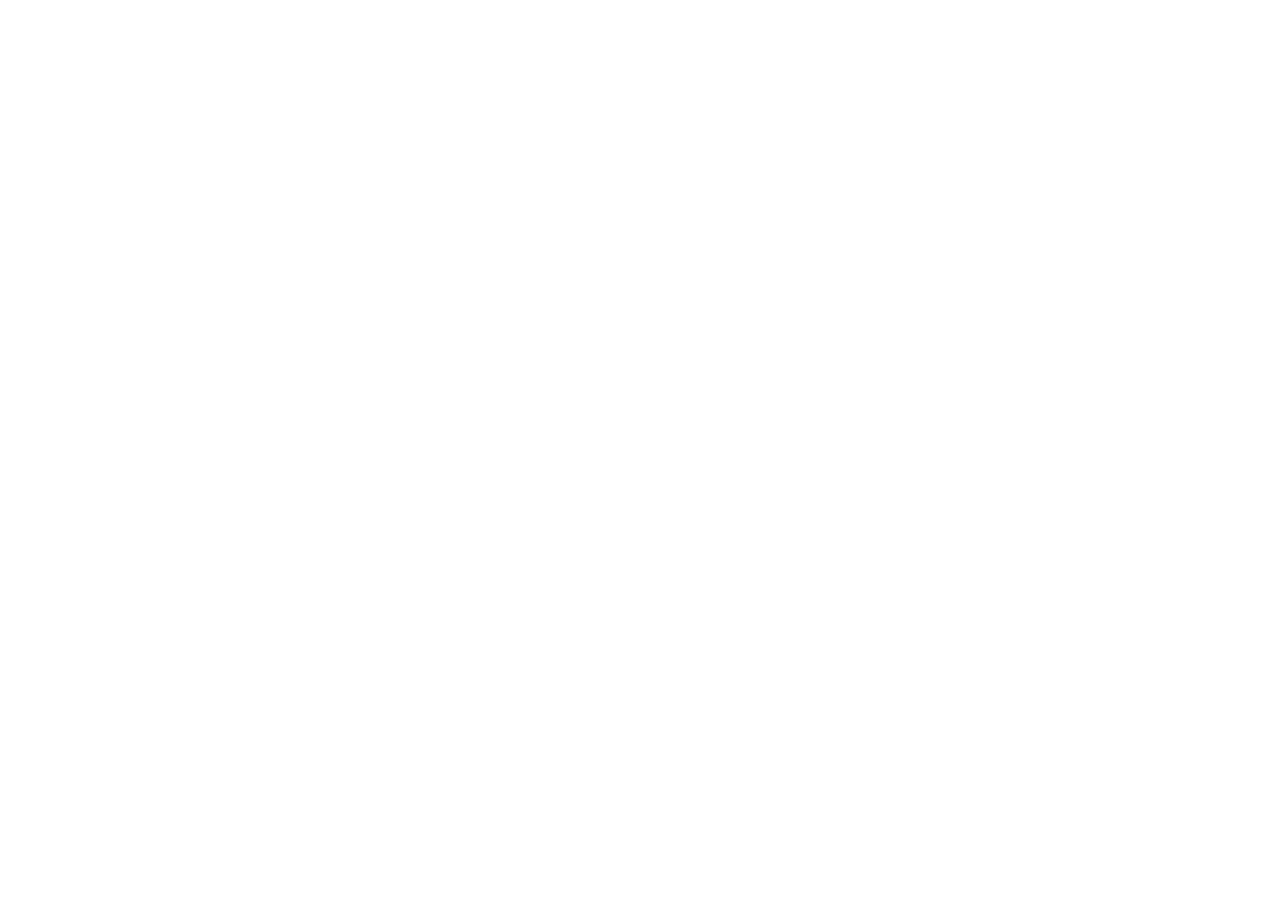
==== aboutPage.html @ b9ced809 "Set up forders and add readme file" ====
<!DOCTYPE html>
<html lang="en">
<head>
   <meta charset="UTF-8">
   <meta name="viewport" content="width=device-width, initial-scale=1.0">
   <title>Sumin's Portfolio Website</title>
</head>
<body>
   
   <script src="js/main.js"></script>
</body>
</html>
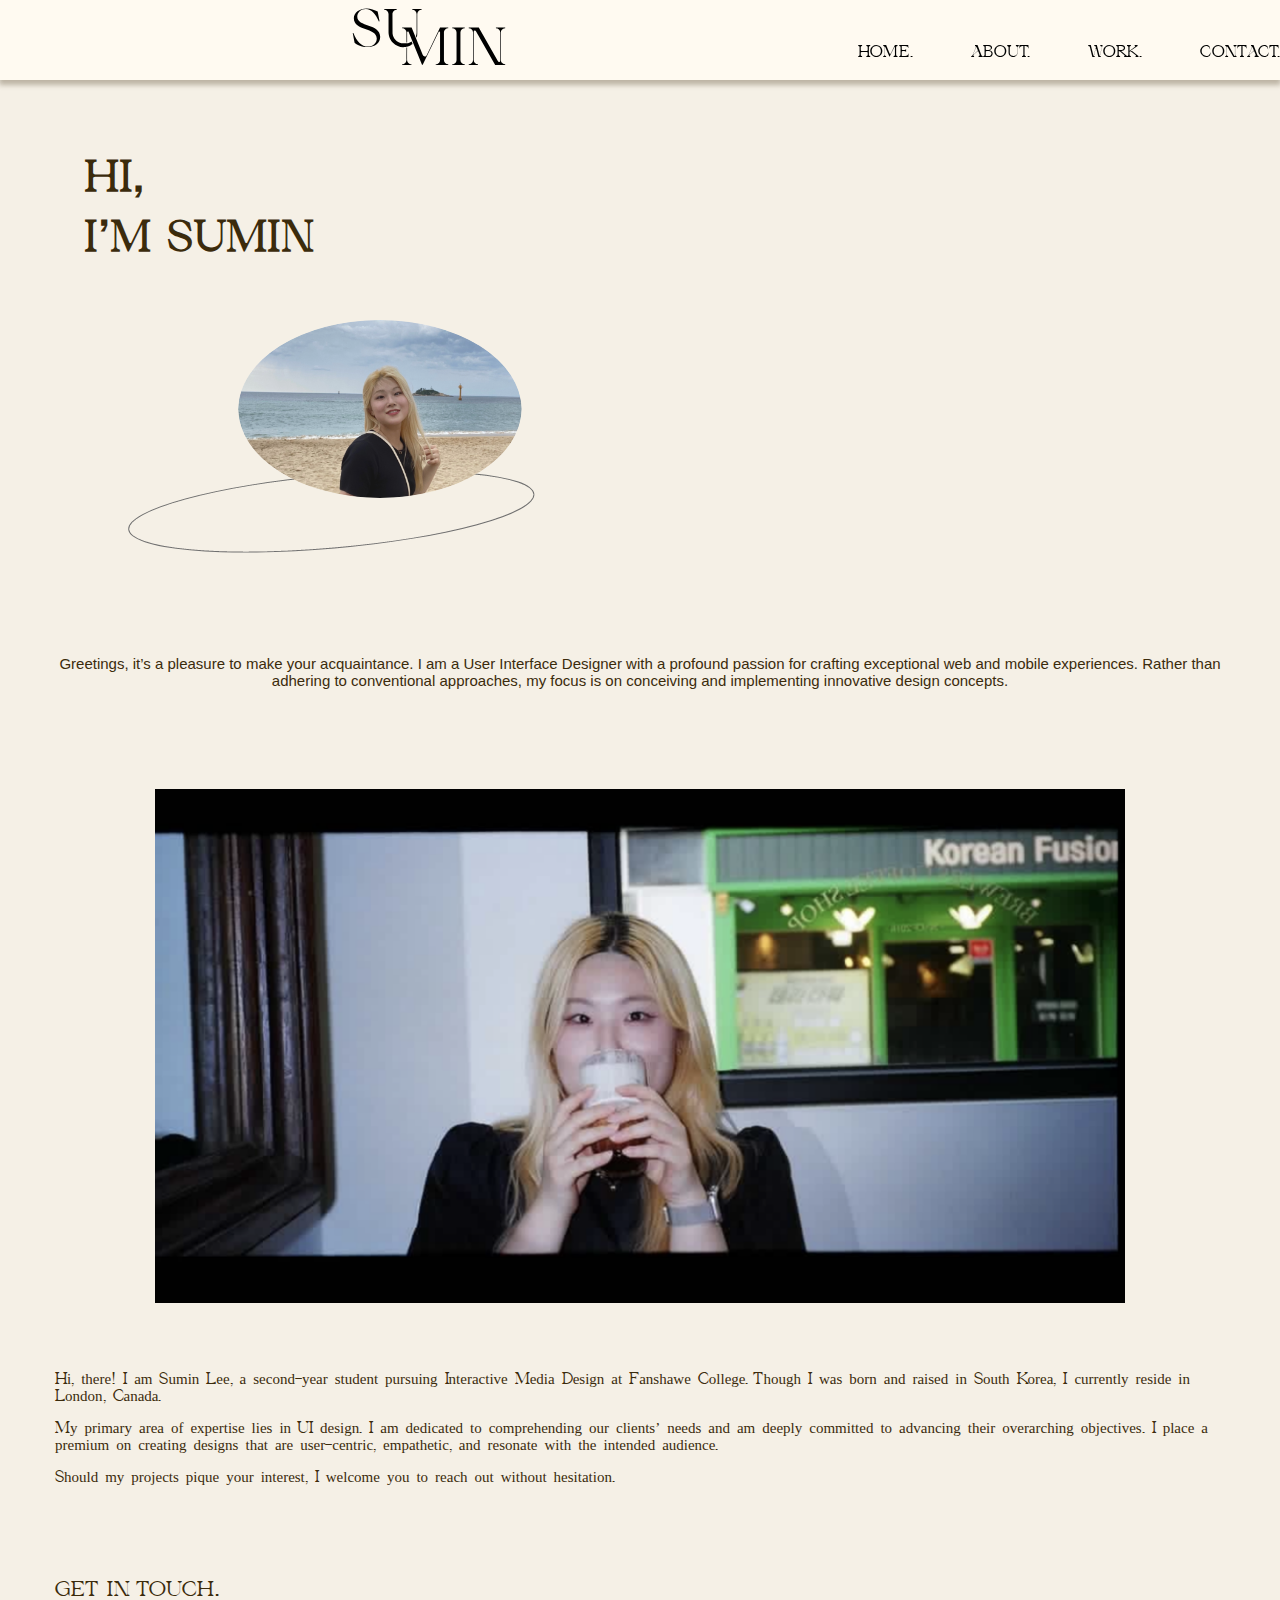
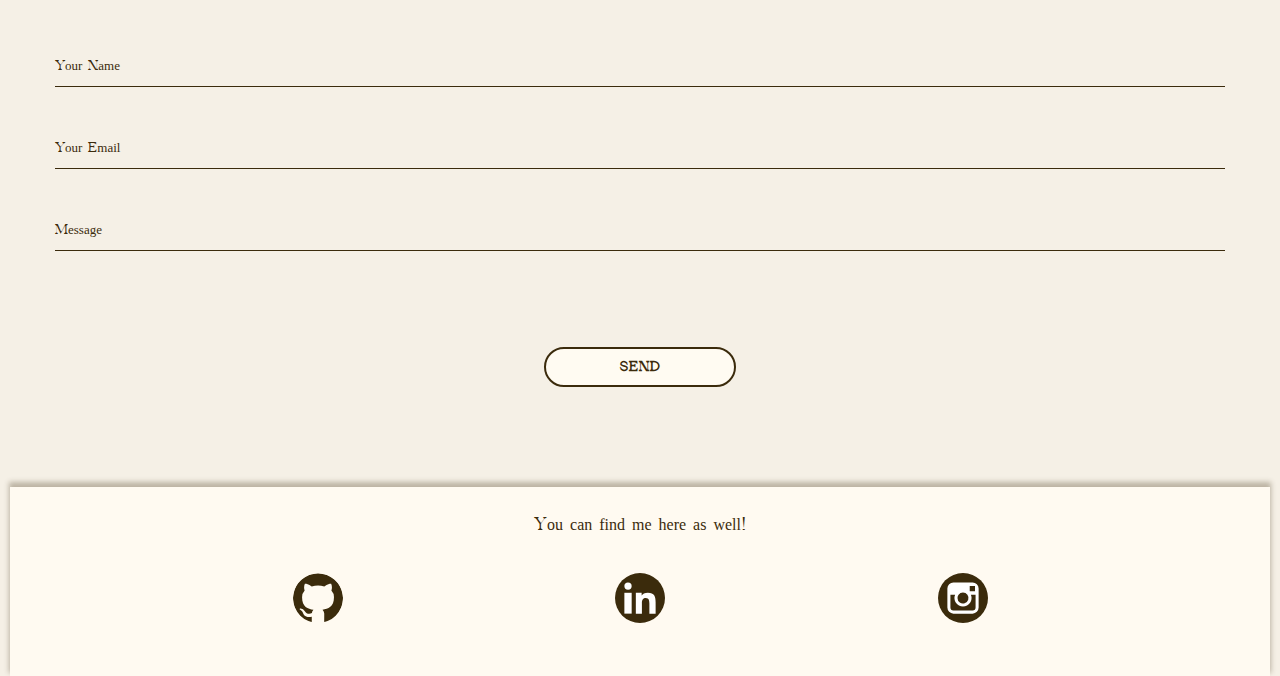
==== commit 28e1e824: "create about page" ====
--- a/aboutPage.html
+++ b/aboutPage.html
@@ -4,9 +4,135 @@
    <meta charset="UTF-8">
    <meta name="viewport" content="width=device-width, initial-scale=1.0">
    <title>Sumin's Portfolio Website</title>
+   <link href="css/reset.css" rel="stylesheet">
+   <link href="css/grid.css" rel="stylesheet">
+   <link href="css/main.css" rel="stylesheet">
+   <script src="https://code.jquery.com/jquery-3.6.0.min.js"></script>
 </head>
 <body>
+   <h1 class="hidden">About page</h1>
+   <div id="smooth-wrapper">
+      <div id="smooth-content">
+   <section class="">
+      <header class="full-width-grid-con   sticky-nav-con" id="main-header">
+      <h2 class="hidden">Top Main Navigation</h2>
+      <div class="main-logo l-col-start-1 l-col-end-3" id="top-logo">
+         <a href="index.html">
+            <img src="images/SUMIN-LOGO.svg" alt="main-logo">
+         </a>
+      </div>
+
+      <!-- <button id="button "> -->
+      <div class="hamburger col-start-4 col-end-5 m-col-start-8 m-col-end-9" id="hamburger">
+         <div id="burger">
+         <span class="line"></span>
+          <span class="line"></span>
+          <span class="line"></span>
+         </div>
+      </div>
+      <!-- </button> -->
+
+      <nav class="navbar col-span-4 col-end-5 m-col-start-8 m-col-end-9 l-col-start-7 l-col-end-13 xl-col-start-7 xl-col-start-13" id="burger-con">
+         <ul class="navigation">
+            <li class="menu"><a href="index.html">HOME.</a></li>
+            <li class="menu"><a href="aboutPage.html">ABOUT.</a></li>
+            <li class="menu"><a href="projectPage.html">WORK.</a></li>
+            <li class="menu"><a href="#">CONTACT.</a></li>
+         </ul>
+      </nav>
+   </header>
+   </section>
+
+   <section id="about-hero" class="grid-con">
+      <h2 class="hidden">Main Hero Section</h2>
+      <div class="col-span-full hi-text">
+         <h3>HI,</h3>
+         <h3>I'M SUMIN</h3>
+      </div>
+      <div class="col-span-full" id="aboutMe">
+         <img src="images/aboutMe.png" alt="hero img">
+     </div>
+
+      <p id="about-p" class="col-span-full">Greetings, it’s a pleasure to make your acquaintance. I am a User Interface Designer with a profound passion for crafting exceptional web and mobile experiences. Rather than adhering to conventional approaches, my focus is on conceiving and implementing innovative design concepts.</p>
+   </section>
+
+   <section id="intro" class="grid-con">
+      <div id="about-photo" class="col-span-full m-col-start-2 m-col-end-8 l-col-start-2 l-col-end-12 xl-col-start-3 xl-col-end-11">
+         <div class="photo" id="pt-1">
+            <img src="images/imgMe.png" alt="img of me">
+         </div>
+         <div class="photo" id="pt-2"></div>
+      </div>
+
+      <div class="intro-p col-span-full">
+      <p id="intro-p-1">Hi, there!
+         I am Sumin Lee, a second-year student pursuing Interactive Media Design at Fanshawe College. Though I was born and raised in South Korea, I currently reside in London, Canada.
+      </p>
+      <p id="intro-p-2">
+         My primary area of expertise lies in UI design. I am dedicated to comprehending our clients’ needs and am deeply committed to advancing their overarching objectives.
+         I place a premium on creating designs that are user-centric, empathetic, and resonate with the intended audience.      
+      </p>
+      <p id="intro-p-3">
+         Should my projects pique your interest, I welcome you to reach out without hesitation.
+      </p>
+   </div>
+   </section>
+
+   <section class="contact grid-con">
+      <h2 class="col-span-full">GET IN TOUCH.</h2>
+
+      <div class ="send-box col-span-full">  
+         <form> 
+            <div class="contact-box">
+               <input type="text" name="" required="">
+               <label>Your Name</label> 
+            </div>
+            <div class="contact-box">
+               <input type="email" name="" required="">
+               <label>Your Email</label> 
+            </div>
+            <div class="contact-box" id="message-box">
+               <input type="text" name="" required="">
+               <label>Message</label> 
+            </div>
+            <div class="button-form button col-span-full">
+               <a id="submit" href="#">Send</a>
+            </div>
+         </form>
+      </div>
+   </section>
    
+   <footer id="main-footer" class="full-width-grid-con">
+      <h2 class="hidden">Main footer section</h2>
+
+      <h3 class="col-span-full">You can find me here as well!</h3>
+      <div id="icons" class="col-span-full">
+      <div id="icon1" class="icons">
+         <a href="#">
+            <img src="images/i-github.svg" class="socialMediaIcon" id="gitHub">
+         </a>
+      </div>         
+      <div id="icon2" class="icons">
+         <a href="#">
+            <img src="images/i-linkin.svg"  class="socialMediaIcon" id="linkin">
+         </a>
+      </div>    
+      <div id="icon3" class="icons">
+         <a href="#">
+            <img src="images/i-instagram.svg"  class="socialMediaIcon" id="instagram">
+         </a>
+      </div>  
+      </div>
+
+
+   </footer>
+   </div>
+   </div>
+
+   <script src="https://cdnjs.cloudflare.com/ajax/libs/gsap/3.12.2/gsap.min.js"></script>
+
+   <script src="js/scroll.js"></script>
    <script src="js/main.js"></script>
+   <script src="https://cdn.plyr.io/3.7.8/plyr.js"></script>
 </body>
 </html>--- a/css/grid.css
+++ b/css/grid.css
@@ -0,0 +1,247 @@
+/* Tailwind and Bootstrap use px for media queries, with foundation using em
+for this library we will stick with pixels */
+
+/* ---General rules - scales images, videos to size of container--- */
+img, embed, object, video, picture {
+  max-width: 100%; 
+}
+
+/* ---Change the way the box model works, tells the browser to account for any border and padding in the values you specify for an element's width and height.--- */
+
+html {
+  box-sizing: border-box; 
+}
+
+*, *::before, *::after {
+  box-sizing: inherit; 
+}
+
+/* ---Mini CSS reset--- */
+
+body, p, h1, h2, h3, h4, h5 {
+   margin: 0px; 
+   padding: 0px;
+}
+
+/* ---Utility Classes--- */
+
+.hidden {
+   display: none;
+}
+
+.box {
+   background-color: powderblue;
+   color: rgb(27, 27, 27);
+   border-radius: 5px;
+   padding: 20px;
+   text-align: center;
+   margin-top: 10px;
+   margin-bottom:10px;
+ }
+
+/* ---Mobile Library Grid Styles--- */
+
+/* Note if you are using a grid size of 1920, you need to change the value of 1200px to 1920px on line 50 and 57 */
+
+.full-width-grid-con {
+   /* set this container as a grid, with 3 columns
+   the other grid will sit in the middle column, this allows for overlapping content */
+   display: grid; 
+	grid-template-columns: 1fr minmax(0, 1200px) 1fr;  
+}
+
+ .grid-con { 
+   display: grid;
+   grid-template-columns: repeat(4, minmax(0, 1fr));
+   grid-column-gap: 30px;
+   max-width: 1200px;
+   margin: 0 auto;
+   padding-left: 15px;
+   padding-right: 15px;
+}
+
+/* A keyword indicating that the property contributes nothing to the grid item's placement, indicating auto-placement, an automatic span, or a default span of 1. */
+.col-auto {grid-column: auto;}
+.col-span-1	{grid-column: span 1 / span 1;}
+.col-span-2	{grid-column: span 2 / span 2;}
+.col-span-3	{grid-column: span 3 / span 3;}
+.col-span-4	{grid-column: span 4 / span 4;}
+.col-span-full {grid-column: 1 / -1;}
+
+.col-start-1	{grid-column-start: 1;}
+.col-start-2	{grid-column-start: 2;}
+.col-start-3	{grid-column-start: 3;}
+.col-start-4	{grid-column-start: 4;}
+.col-start-auto {grid-column-start: auto;}
+
+.col-end-1	{grid-column-end: 1;}
+.col-end-2	{grid-column-end: 2;}
+.col-end-3	{grid-column-end: 3;}
+.col-end-4	{grid-column-end: 4;}
+.col-end-5	{grid-column-end: 5;}
+.col-end-auto	{grid-column-end: auto;}
+
+/* ---Tablet Library Grid Styles--- */
+
+@media screen and (min-width: 744px) { 
+   
+   .grid-con { 
+      display: grid; 
+      grid-template-columns: repeat(8, minmax(0, 1fr));
+      grid-column-gap: 16px;
+      padding-left: 80px;
+      padding-right: 80px;
+   }
+
+   .m-col-auto {grid-column: auto;}
+   .m-col-span-1	{grid-column: span 1 / span 1;}
+   .m-col-span-2	{grid-column: span 2 / span 2;}
+   .m-col-span-3	{grid-column: span 3 / span 3;}
+   .m-col-span-4	{grid-column: span 4 / span 4;}
+   .m-col-span-5	{grid-column: span 5 / span 5;}
+   .m-col-span-6	{grid-column: span 6 / span 6;}
+   .m-col-span-7	{grid-column: span 7 / span 7;}
+   .m-col-span-8	{grid-column: span 8 / span 8;}
+
+   .m-col-span-full {grid-column: 1 / -1;}
+
+   .m-col-start-1	{grid-column-start: 1;}
+   .m-col-start-2	{grid-column-start: 2;}
+   .m-col-start-3	{grid-column-start: 3;}
+   .m-col-start-4	{grid-column-start: 4;}
+   .m-col-start-5	{grid-column-start: 5;}
+   .m-col-start-6	{grid-column-start: 6;}
+   .m-col-start-7	{grid-column-start: 7;}
+   .m-col-start-8	{grid-column-start: 8;}
+
+   .m-col-start-auto {grid-column-start: auto;}
+
+   .m-col-end-1	{grid-column-end: 1;}
+   .m-col-end-2	{grid-column-end: 2;}
+   .m-col-end-3	{grid-column-end: 3;}
+   .m-col-end-4	{grid-column-end: 4;}
+   .m-col-end-5	{grid-column-end: 5;}
+   .m-col-end-6	{grid-column-end: 6;}
+   .m-col-end-7	{grid-column-end: 7;}
+   .m-col-end-8	{grid-column-end: 8;}
+   .m-col-end-9	{grid-column-end: 9;}
+
+   .m-col-end-auto	{grid-column-end: auto;}
+
+}
+
+/* ---Desktop Library Grid Styles--- */
+
+@media screen and (min-width: 1200px) { 
+
+   .grid-con { 
+      display: grid; 
+      grid-template-columns: repeat(12, minmax(0, 1fr));
+      grid-column-gap: 30px;
+      padding-left: 15px;
+      padding-right: 15px;
+   }
+
+   .l-col-auto {grid-column: auto;}
+   .l-col-span-1	{grid-column: span 1 / span 1;}
+   .l-col-span-2	{grid-column: span 2 / span 2;}
+   .l-col-span-3	{grid-column: span 3 / span 3;}
+   .l-col-span-4	{grid-column: span 4 / span 4;}
+   .l-col-span-5	{grid-column: span 5 / span 5;}
+   .l-col-span-6	{grid-column: span 6 / span 6;}
+   .l-col-span-7	{grid-column: span 7 / span 7;}
+   .l-col-span-8	{grid-column: span 8 / span 8;}
+   .l-col-span-9	{grid-column: span 9 / span 9;}
+   .l-col-span-10 {grid-column: span 10 / span 10;}
+   .l-col-span-11 {grid-column: span 11 / span 11;}
+   .l-col-span-12 {grid-column: span 12 / span 12;}
+   .l-col-span-full {grid-column: 1 / -1;}
+
+   .l-col-start-1	{grid-column-start: 1;}
+   .l-col-start-2	{grid-column-start: 2;}
+   .l-col-start-3	{grid-column-start: 3;}
+   .l-col-start-4	{grid-column-start: 4;}
+   .l-col-start-5	{grid-column-start: 5;}
+   .l-col-start-6	{grid-column-start: 6;}
+   .l-col-start-7	{grid-column-start: 7;}
+   .l-col-start-8	{grid-column-start: 8;}
+   .l-col-start-9	{grid-column-start: 9;}
+   .l-col-start-10	{grid-column-start: 10;}
+   .l-col-start-11	{grid-column-start: 11;}
+   .l-col-start-12	{grid-column-start: 12;}
+   .l-col-start-13	{grid-column-start: 13;}
+   .l-col-start-auto {grid-column-start: auto;}
+
+   .l-col-end-1	{grid-column-end: 1;}
+   .l-col-end-2	{grid-column-end: 2;}
+   .l-col-end-3	{grid-column-end: 3;}
+   .l-col-end-4	{grid-column-end: 4;}
+   .l-col-end-5	{grid-column-end: 5;}
+   .l-col-end-6	{grid-column-end: 6;}
+   .l-col-end-7	{grid-column-end: 7;}
+   .l-col-end-8	{grid-column-end: 8;}
+   .l-col-end-9	{grid-column-end: 9;}
+   .l-col-end-10	{grid-column-end: 10;}
+   .l-col-end-11	{grid-column-end: 11;}
+   .l-col-end-12	{grid-column-end: 12;}
+   .l-col-end-13	{grid-column-end: 13;}
+   .l-col-end-auto	{grid-column-end: auto;}
+}
+
+/* ---X-Large Desktop Library Grid Styles--- */
+
+@media screen and (min-width: 1920px) { 
+
+   .grid-con { 
+      display: grid; 
+      grid-template-columns: repeat(12, minmax(0, 1fr));
+      grid-column-gap: 34px;
+      padding-left: 17px;
+      padding-right: 17px;
+   }
+
+   .xl-col-auto {grid-column: auto;}
+   .xl-col-span-1	{grid-column: span 1 / span 1;}
+   .xl-col-span-2	{grid-column: span 2 / span 2;}
+   .xl-col-span-3	{grid-column: span 3 / span 3;}
+   .xl-col-span-4	{grid-column: span 4 / span 4;}
+   .xl-col-span-5	{grid-column: span 5 / span 5;}
+   .xl-col-span-6	{grid-column: span 6 / span 6;}
+   .xl-col-span-7	{grid-column: span 7 / span 7;}
+   .xl-col-span-8	{grid-column: span 8 / span 8;}
+   .xl-col-span-9	{grid-column: span 9 / span 9;}
+   .xl-col-span-10 {grid-column: span 10 / span 10;}
+   .xl-col-span-11 {grid-column: span 11 / span 11;}
+   .xl-col-span-12 {grid-column: span 12 / span 12;}
+   .xl-col-span-full {grid-column: 1 / -1;}
+
+   .xl-col-start-1	{grid-column-start: 1;}
+   .xl-col-start-2	{grid-column-start: 2;}
+   .xl-col-start-3	{grid-column-start: 3;}
+   .xl-col-start-4	{grid-column-start: 4;}
+   .xl-col-start-5	{grid-column-start: 5;}
+   .xl-col-start-6	{grid-column-start: 6;}
+   .xl-col-start-7	{grid-column-start: 7;}
+   .xl-col-start-8	{grid-column-start: 8;}
+   .xl-col-start-9	{grid-column-start: 9;}
+   .xl-col-start-10	{grid-column-start: 10;}
+   .xl-col-start-11	{grid-column-start: 11;}
+   .xl-col-start-12	{grid-column-start: 12;}
+   .xl-col-start-13	{grid-column-start: 13;}
+   .xl-col-start-auto {grid-column-start: auto;}
+
+   .xl-col-end-1	{grid-column-end: 1;}
+   .xl-col-end-2	{grid-column-end: 2;}
+   .xl-col-end-3	{grid-column-end: 3;}
+   .xl-col-end-4	{grid-column-end: 4;}
+   .xl-col-end-5	{grid-column-end: 5;}
+   .xl-col-end-6	{grid-column-end: 6;}
+   .xl-col-end-7	{grid-column-end: 7;}
+   .xl-col-end-8	{grid-column-end: 8;}
+   .xl-col-end-9	{grid-column-end: 9;}
+   .xl-col-end-10	{grid-column-end: 10;}
+   .xl-col-end-11	{grid-column-end: 11;}
+   .xl-col-end-12	{grid-column-end: 12;}
+   .xl-col-end-13	{grid-column-end: 13;}
+   .xl-col-end-auto	{grid-column-end: auto;}
+}--- a/css/main.css
+++ b/css/main.css
@@ -0,0 +1 @@
+@font-face{font-family:"adedisplay";src:url("/fonts/ade-display-webfont.woff2") format("woff2"),url("/fonts/ade-display-webfont.woff") format("woff");font-weight:normal;font-style:normal}body{background:#f5f0e6;font-family:"adedisplay";color:#3b2b0c}.hamburger{z-index:100;justify-self:center;margin-top:auto;margin-bottom:auto}.show-menu{display:block}.hamburger .line{width:35px;height:3px;background-color:#1e1600;display:block;margin:8px auto;transition:all .3s ease-in-out}.hamburger:hover{cursor:pointer}.is-active{transition:all .3s ease-in-out;transition-delay:.6s;transform:rotate(45deg)}.is-active .line:nth-child(2){width:0px}.is-active .line:nth-child(1),.is-active .line:nth-child(3){transition-delay:.3s}.is-active .line:nth-child(1){transform:translateY(11px)}.is-active .line:nth-child(3){transform:translateY(-11px) rotate(90deg)}@media(min-width: 1200px){.hamburger{display:none}}.sticky-nav-con{position:fixed;top:0;width:100%;background-color:rgba(255,251,242,.9215686275);z-index:101;height:3rem;box-shadow:0px 4px 5px 1px rgba(59,43,12,.3019607843);-webkit-box-shadow:0px 4px 5px 1px rgba(59,43,12,.3019607843);-moz-box-shadow:0px 4px 5px 1px rgba(59,43,12,.3019607843)}.sticky-nav-con #top-logo{height:1.5rem;width:3.8125rem;margin:auto}.sticky-nav-con #burger-con{display:none}.sticky-nav-con #burger-con .expanded{position:absolute;z-index:100}.sticky-nav-con #burger-con.slide-toggle{display:block;height:100vh;width:100vw;background-color:#40331a;position:absolute;z-index:10;top:0;left:0}.sticky-nav-con #hamburger ul li{width:25rem;height:3.125rem;color:#fff;display:flex;padding:.625rem 0 .625rem 0;margin-top:3rem;margin-left:6.25rem}@media(min-width: 744px){.sticky-nav-con{height:4.375rem}.sticky-nav-con #top-logo{height:2.5rem;width:6.1875rem}.sticky-nav-con #button{height:2.1875rem;width:2.625rem}}@media(min-width: 1200px){.sticky-nav-con{height:80px}.sticky-nav-con #top-logo{height:72px;width:154px;margin-top:auto}.sticky-nav-con #button{display:none}.sticky-nav-con #burger-con{display:flex;margin-top:auto;margin-bottom:auto}.sticky-nav-con #burger-con ul li{display:inline-flex;justify-self:flex-end;margin-left:3.1875rem;padding-top:30px}.sticky-nav-con #burger-con ul li:first-child{margin-left:0}.sticky-nav-con #burger-con ul li a{text-decoration:none;color:#3b2b0c;font-size:15px}.sticky-nav-con #burger-con .navigation .menu a{text-decoration:none;display:inline-block;position:relative;color:#000;overflow:hidden;padding-bottom:5px}.sticky-nav-con #burger-con .navigation .menu a::before{content:"";position:absolute;bottom:0;left:0;width:0;height:2px;background-color:#000;transition:width .5s ease}.sticky-nav-con #burger-con .navigation .menu a:hover::before{width:100%}}#main-footer{margin-top:100px;padding:30px;justify-self:center;background-color:rgba(255,251,242,.9215686275);box-shadow:0px -4px 5px 1px rgba(59,43,12,.3019607843);-webkit-box-shadow:0px -4px 5px 1px rgba(59,43,12,.3019607843);-moz-box-shadow:0px -4px 5px 1px rgba(59,43,12,.3019607843);text-align:center}#main-footer .socialMediaIcon{padding:20px;margin-top:20px}#main-footer #icons{display:flex;align-items:baseline;justify-content:space-evenly}#main-footer #icons .icons:hover{opacity:70%;transition:all .3s ease}.button{position:relative;display:flex;margin-top:50px;justify-self:center}.button a{width:12rem;height:40px;border-radius:20px;border:2px solid #3b2b0c;cursor:pointer;padding-top:12px;background-color:#fffbf2;text-align:center;font-family:"adedisplay";text-transform:uppercase;font-size:13px;font-weight:600;text-decoration:none;color:#3b2b0c}.button a:hover{transition:all .5s ease-in-out;font-weight:700}.button :hover{box-shadow:inset #3b2b0c 3rem 8rem;transition:all .7s ease-in-out;color:#fffbf2;transform:scale(1.1)}.button .button-line,.button .button-plus{display:none}@media(min-width: 1200px){.button #more-bt{width:15rem;display:flex;justify-content:space-around;align-items:center;padding:0;padding-left:5px}.button #more-bt:hover .button-line{background-color:#fffbf2;transition:all .3s ease}.button #more-bt .button-line{display:flex;height:1px;flex:.3;background-color:#371f0e;opacity:.5}.button #more-bt .button-plus{display:flex}}.contact{margin-top:30px}.contact h2{font-size:20px}.send-box{position:relative;margin-top:50px}.send-box .contact-box input{position:relative;width:100%;padding:10px 0;font-size:13px;font-family:Arial,Helvetica,sans-serif;margin-bottom:30px;outline:none;background:rgba(0,0,0,0);border:none;border-bottom:1px solid #3b2b0c}.send-box .contact-box label{position:relative;left:0;top:-60px;padding:10px 0;font-size:13px;pointer-events:none;transition:.5s;color:#3b2b0c}.send-box .contact-box input:focus~label,.send-box .contact-box input:valid~label{top:-85px;left:0;font-size:10px}#about-hero{margin-top:150px;margin-bottom:100px}#about-hero .hi-text h3{padding:10px;margin-left:20px;font-size:40px;font-weight:600}#about-hero #aboutMe{margin-left:70px;margin-top:50px;height:250px;width:450px}#about-hero #about-p{font-family:Arial,Helvetica,sans-serif;font-size:15px;text-align:center;margin-top:85px;line-height:17px}#intro{margin-top:50px}#intro .intro-p{font-size:15px;text-align:left;line-height:17px;margin-top:50px;margin-bottom:65px}#intro .intro-p p{padding-top:15px}#main-hero{margin-top:7rem}#main-hero #hero-logo{width:20.4375rem;height:13.6875rem;margin-left:auto;margin-right:auto}#main-hero #hero-t-1{margin-top:6.875rem;padding-left:20px;font-size:40px;opacity:0;animation:reveal 2s cubic-bezier(0.5, 0, 0.175, 1) .1s forwards}@keyframes reveal{0%{opacity:0;transform:translateY(50%)}100%{opacity:1;transform:translateY(0)}}#main-hero #hero-t-2{font-size:27px;margin-top:2.5rem;padding-left:3rem;text-align:center;opacity:0;animation:reveal 2s cubic-bezier(0.5, 0, 0.175, 1) 1s forwards}@keyframes reveal{0%{opacity:0;transform:translateY(50%)}100%{opacity:1;transform:translateY(0)}}#main-hero #hero-t-2 h4{padding:5px}#main-hero #hero-t-2 :last-child{text-align:right}@media(min-width: 744px){#main-hero #hero-logo{width:36.4375rem;height:24.4375rem}#main-hero #hero-t-1{padding-left:0;margin-top:60px;font-size:50px}#main-hero #hero-t-2{margin-top:20px;font-size:40px}}@media(min-width: 1200px){#main-hero{margin-top:10rem}#main-hero #hero-logo{width:36.25rem;height:23.875rem;grid-row:1/3}#main-hero #hero-t-1{justify-self:end;grid-row:1/2;margin-top:0;font-size:70px}#main-hero #hero-t-2{margin-top:50px;margin-left:0;grid-row:2/4}#main-hero #hero-t-2:last-child{padding-left:50px}}#looping-t{height:2.5rem;margin-top:4rem;border-top:2px solid #3b2b0c;border-bottom:2px solid #3b2b0c;background-color:#fffbf2;display:flex;white-space:nowrap}#looping-t .infinity_inside{display:flex;align-items:center;animation:loop 30s infinite linear;font-size:15px;line-height:15px}#looping-t .infinity_inside #dot{padding:20px 20px;text-align:center}@keyframes loop{100%{transform:translateX(-100%)}}@media(min-width: 744px){#looping-t{height:3.625rem;margin-top:9rem}}@media(min-width: 1200px){#looping-t{height:5rem;margin-top:30px;font-size:30px}}#desc-me{margin-top:4.375rem;text-align:center}#desc-me #dec-title{font-size:20px;line-height:25px;text-transform:uppercase;justify-self:center}#desc-me #desc-p{height:5.625rem;font-family:Arial,Helvetica,sans-serif;margin-top:2.5rem;margin-bottom:2.5rem;padding:10px 10px}#desc-me #my-photo{justify-self:center;margin-right:auto;overflow:hidden;margin-top:50px}#desc-me #my-photo .photo{justify-self:center}@media(min-width: 744px){#desc-me{margin-top:100px;font-size:20px}#desc-me #desc-p p{font-size:16px;line-height:25px}#desc-me .contact-button a{height:50px;width:200px;border-radius:30px;padding-top:20px;margin-top:50px}}@media(min-width: 1200px){#desc-me{font-size:25px;line-height:30px}#desc-me #dec-title{font-size:50px;line-height:60px;text-align:center}#desc-me #contact-bt{padding-top:10px}}#demo-reel{margin-top:5.625rem;margin-bottom:5.625rem;display:flex}#projects{margin-top:5rem}#projects #showcase-title{font-size:25px;text-transform:uppercase;margin-bottom:30px}#projects .project{position:relative;overflow:hidden}#projects .project .img-container{position:relative}#projects .project .pj-thumnail{width:100%;height:auto;display:block}#projects .project .pj-thumnail:hover{transform:scale(1.05);overflow:hidden;transition:transform .3s ease-in}#projects .pj-desc{position:absolute;top:20%;left:30%;transform:translate(-50%, -50%);text-align:left;z-index:5}#projects .pj-desc .pj-title{color:#fffbf2;font-size:18px;font-weight:600;text-transform:uppercase}#projects .pj-desc .pj-type{color:#fffbf2;font-size:15px;padding-top:20px;font-family:Arial,Helvetica,sans-serif}@media(min-width: 744px){#projects .pj-desc .pj-title{font-size:25px}}/*# sourceMappingURL=main.css.map */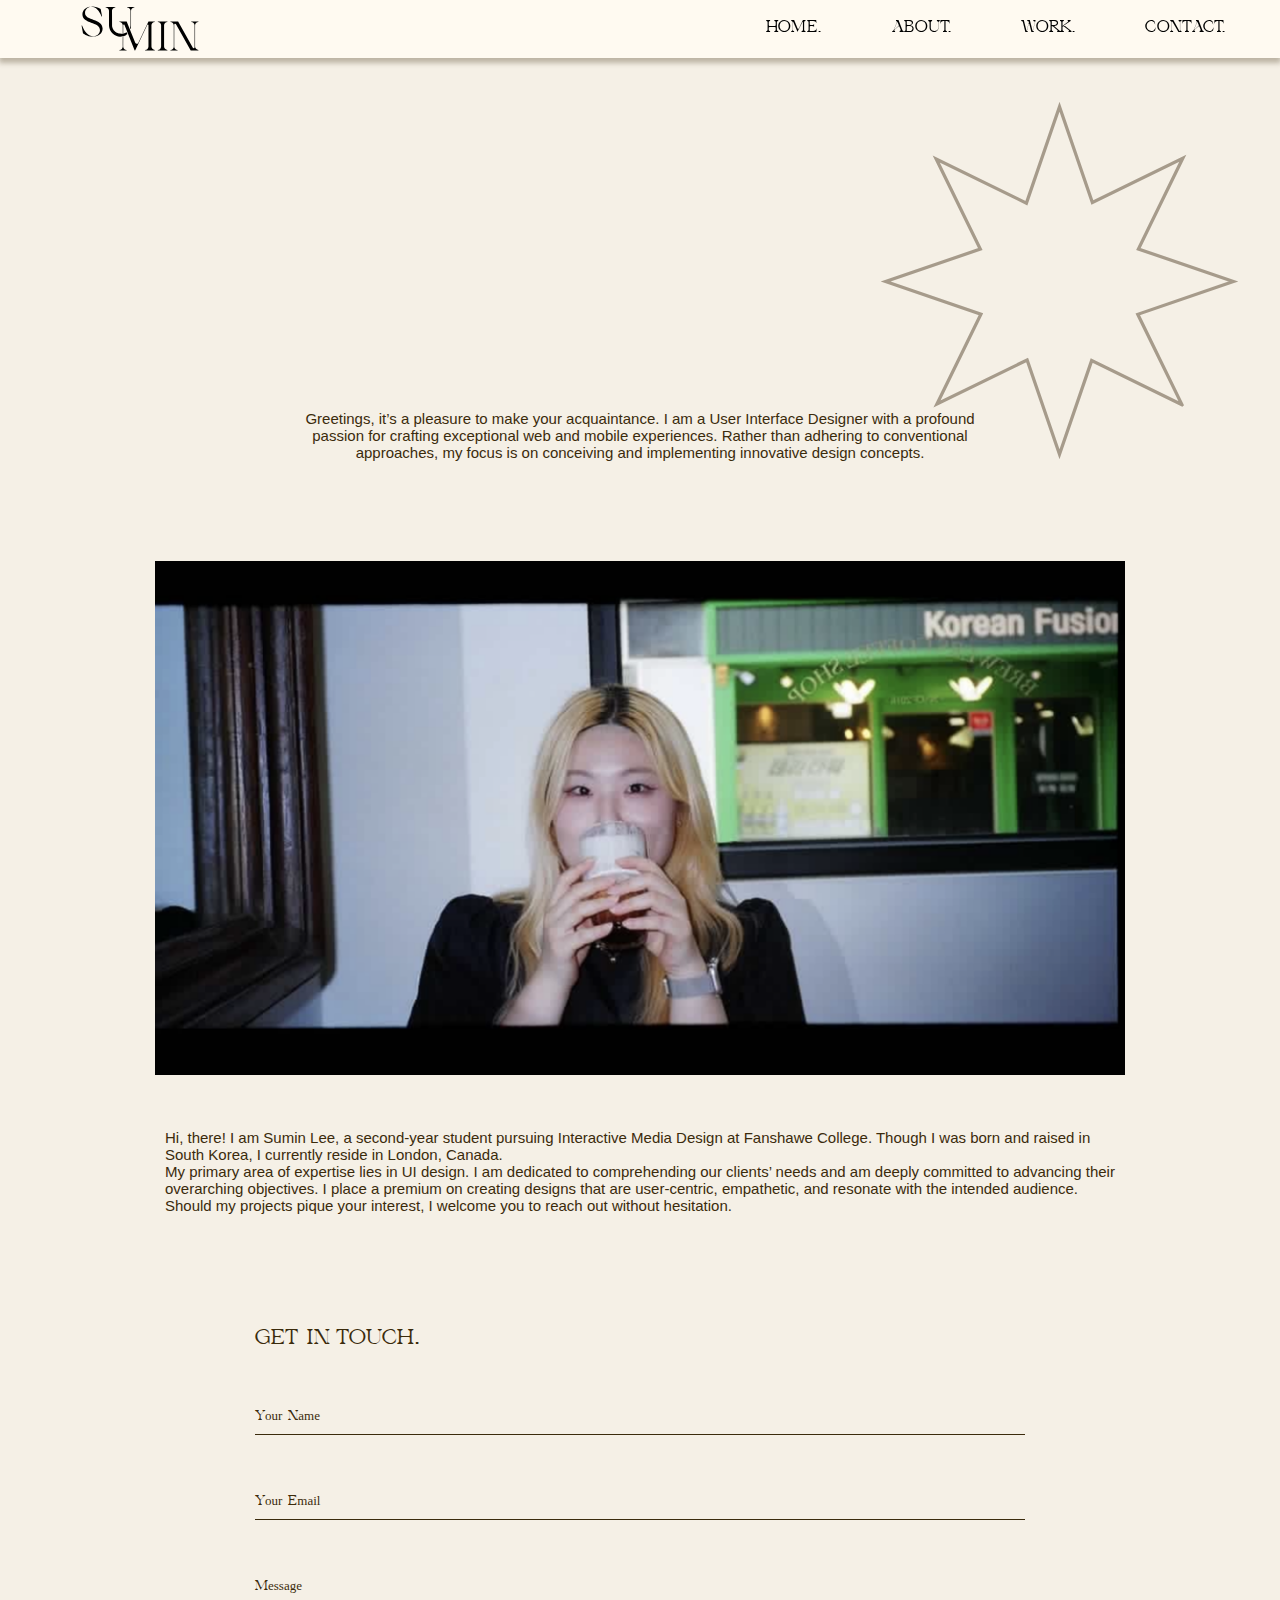
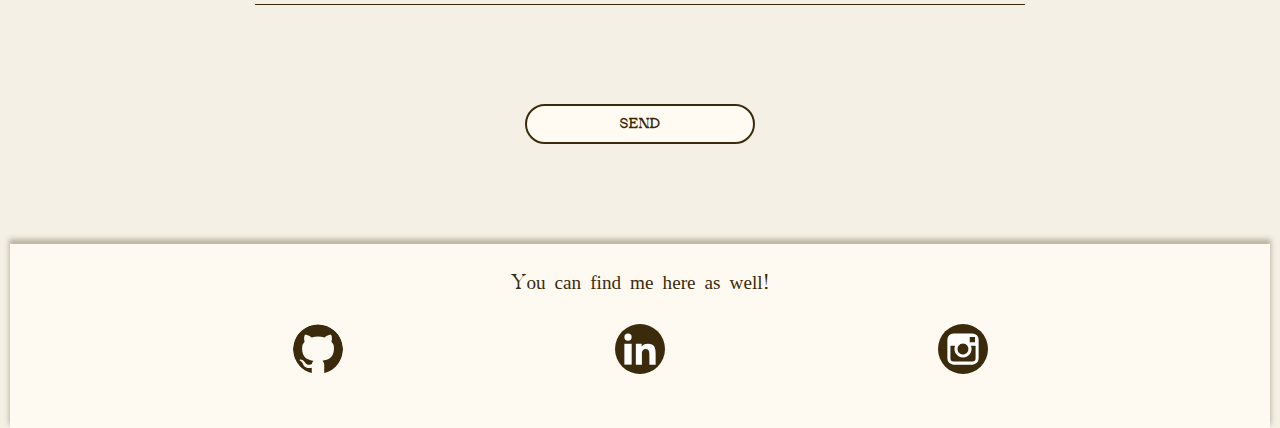
==== commit f197d03f: "complete about page styling" ====
--- a/aboutPage.html
+++ b/aboutPage.html
@@ -7,53 +7,53 @@
    <link href="css/reset.css" rel="stylesheet">
    <link href="css/grid.css" rel="stylesheet">
    <link href="css/main.css" rel="stylesheet">
-   <script src="https://code.jquery.com/jquery-3.6.0.min.js"></script>
 </head>
 <body>
    <h1 class="hidden">About page</h1>
    <div id="smooth-wrapper">
       <div id="smooth-content">
-   <section class="">
-      <header class="full-width-grid-con   sticky-nav-con" id="main-header">
-      <h2 class="hidden">Top Main Navigation</h2>
-      <div class="main-logo l-col-start-1 l-col-end-3" id="top-logo">
-         <a href="index.html">
-            <img src="images/SUMIN-LOGO.svg" alt="main-logo">
-         </a>
-      </div>
-
-      <!-- <button id="button "> -->
-      <div class="hamburger col-start-4 col-end-5 m-col-start-8 m-col-end-9" id="hamburger">
-         <div id="burger">
-         <span class="line"></span>
-          <span class="line"></span>
-          <span class="line"></span>
-         </div>
-      </div>
-      <!-- </button> -->
-
-      <nav class="navbar col-span-4 col-end-5 m-col-start-8 m-col-end-9 l-col-start-7 l-col-end-13 xl-col-start-7 xl-col-start-13" id="burger-con">
-         <ul class="navigation">
-            <li class="menu"><a href="index.html">HOME.</a></li>
-            <li class="menu"><a href="aboutPage.html">ABOUT.</a></li>
-            <li class="menu"><a href="projectPage.html">WORK.</a></li>
-            <li class="menu"><a href="#">CONTACT.</a></li>
-         </ul>
-      </nav>
-   </header>
-   </section>
+         <section class="smooth-content">
+            <div id="header-con">
+            <header class="grid-con sticky-nav-con" id="main-header">
+            <h2 class="hidden">Top Main Navigation</h2>
+            <div class="main-logo l-col-start-1 l-col-end-3" id="top-logo">
+               <a href="index.html">
+                  <img src="images/SUMIN-LOGO.svg" alt="main-logo">
+               </a>
+            </div>
+      
+            <!-- <button id="button "> -->
+            <div class="hamburger col-start-4 col-end-5 m-col-start-8 m-col-end-9" id="hamburger">
+               <div id="burger">
+               <span class="line"></span>
+                <span class="line"></span>
+                <span class="line"></span>
+               </div>
+            </div>
+            <!-- </button> -->
+      
+            <nav class="navbar col-span-4 col-end-5 m-col-start-8 m-col-end-9 l-col-start-8 l-col-end-13 xl-col-start-7 xl-col-start-13" id="burger-con">
+               <ul class="navigation">
+                  <li class="menu"><a href="index.html">HOME.</a></li>
+                  <li class="menu"><a href="aboutPage.html">ABOUT.</a></li>
+                  <li class="menu"><a href="caseStudy.html">WORK.</a></li>
+                  <li class="menu"><a href="#">CONTACT.</a></li>
+               </ul>
+            </nav>
+         </header>
+         </section>
 
    <section id="about-hero" class="grid-con">
       <h2 class="hidden">Main Hero Section</h2>
-      <div class="col-span-full hi-text">
+      <div class="col-span-full hi-text l-col-start-2">
          <h3>HI,</h3>
-         <h3>I'M SUMIN</h3>
+         <h3>I'M SUMIN*</h3>
       </div>
-      <div class="col-span-full" id="aboutMe">
-         <img src="images/aboutMe.png" alt="hero img">
-     </div>
+      <!-- <div class="col-span-full l-col-start-5" id="aboutMe">
+         <img src="images/aboutME-desktop.png" alt="hero img">
+     </div> -->
 
-      <p id="about-p" class="col-span-full">Greetings, it’s a pleasure to make your acquaintance. I am a User Interface Designer with a profound passion for crafting exceptional web and mobile experiences. Rather than adhering to conventional approaches, my focus is on conceiving and implementing innovative design concepts.</p>
+      <p id="about-p" class="col-span-full l-col-start-3 l-col-end-11">Greetings, it’s a pleasure to make your acquaintance. I am a User Interface Designer with a profound passion for crafting exceptional web and mobile experiences. Rather than adhering to conventional approaches, my focus is on conceiving and implementing innovative design concepts.</p>
    </section>
 
    <section id="intro" class="grid-con">
@@ -64,7 +64,7 @@
          <div class="photo" id="pt-2"></div>
       </div>
 
-      <div class="intro-p col-span-full">
+      <div class="intro-p col-span-full l-col-start-2 l-col-end-12">
       <p id="intro-p-1">Hi, there!
          I am Sumin Lee, a second-year student pursuing Interactive Media Design at Fanshawe College. Though I was born and raised in South Korea, I currently reside in London, Canada.
       </p>
@@ -79,9 +79,9 @@
    </section>
 
    <section class="contact grid-con">
-      <h2 class="col-span-full">GET IN TOUCH.</h2>
+      <h2 class="col-span-full l-col-start-3 ">GET IN TOUCH.</h2>
 
-      <div class ="send-box col-span-full">  
+      <div class ="send-box col-span-full l-col-start-3 l-col-end-11">  
          <form> 
             <div class="contact-box">
                <input type="text" name="" required="">
@@ -95,7 +95,7 @@
                <input type="text" name="" required="">
                <label>Message</label> 
             </div>
-            <div class="button-form button col-span-full">
+            <div class="button-form button col-start-3 col-end-5">
                <a id="submit" href="#">Send</a>
             </div>
          </form>
--- a/css/main.css
+++ b/css/main.css
@@ -1 +1 @@
-@font-face{font-family:"adedisplay";src:url("/fonts/ade-display-webfont.woff2") format("woff2"),url("/fonts/ade-display-webfont.woff") format("woff");font-weight:normal;font-style:normal}body{background:#f5f0e6;font-family:"adedisplay";color:#3b2b0c}.hamburger{z-index:100;justify-self:center;margin-top:auto;margin-bottom:auto}.show-menu{display:block}.hamburger .line{width:35px;height:3px;background-color:#1e1600;display:block;margin:8px auto;transition:all .3s ease-in-out}.hamburger:hover{cursor:pointer}.is-active{transition:all .3s ease-in-out;transition-delay:.6s;transform:rotate(45deg)}.is-active .line:nth-child(2){width:0px}.is-active .line:nth-child(1),.is-active .line:nth-child(3){transition-delay:.3s}.is-active .line:nth-child(1){transform:translateY(11px)}.is-active .line:nth-child(3){transform:translateY(-11px) rotate(90deg)}@media(min-width: 1200px){.hamburger{display:none}}.sticky-nav-con{position:fixed;top:0;width:100%;background-color:rgba(255,251,242,.9215686275);z-index:101;height:3rem;box-shadow:0px 4px 5px 1px rgba(59,43,12,.3019607843);-webkit-box-shadow:0px 4px 5px 1px rgba(59,43,12,.3019607843);-moz-box-shadow:0px 4px 5px 1px rgba(59,43,12,.3019607843)}.sticky-nav-con #top-logo{height:1.5rem;width:3.8125rem;margin:auto}.sticky-nav-con #burger-con{display:none}.sticky-nav-con #burger-con .expanded{position:absolute;z-index:100}.sticky-nav-con #burger-con.slide-toggle{display:block;height:100vh;width:100vw;background-color:#40331a;position:absolute;z-index:10;top:0;left:0}.sticky-nav-con #hamburger ul li{width:25rem;height:3.125rem;color:#fff;display:flex;padding:.625rem 0 .625rem 0;margin-top:3rem;margin-left:6.25rem}@media(min-width: 744px){.sticky-nav-con{height:4.375rem}.sticky-nav-con #top-logo{height:2.5rem;width:6.1875rem}.sticky-nav-con #button{height:2.1875rem;width:2.625rem}}@media(min-width: 1200px){.sticky-nav-con{height:80px}.sticky-nav-con #top-logo{height:72px;width:154px;margin-top:auto}.sticky-nav-con #button{display:none}.sticky-nav-con #burger-con{display:flex;margin-top:auto;margin-bottom:auto}.sticky-nav-con #burger-con ul li{display:inline-flex;justify-self:flex-end;margin-left:3.1875rem;padding-top:30px}.sticky-nav-con #burger-con ul li:first-child{margin-left:0}.sticky-nav-con #burger-con ul li a{text-decoration:none;color:#3b2b0c;font-size:15px}.sticky-nav-con #burger-con .navigation .menu a{text-decoration:none;display:inline-block;position:relative;color:#000;overflow:hidden;padding-bottom:5px}.sticky-nav-con #burger-con .navigation .menu a::before{content:"";position:absolute;bottom:0;left:0;width:0;height:2px;background-color:#000;transition:width .5s ease}.sticky-nav-con #burger-con .navigation .menu a:hover::before{width:100%}}#main-footer{margin-top:100px;padding:30px;justify-self:center;background-color:rgba(255,251,242,.9215686275);box-shadow:0px -4px 5px 1px rgba(59,43,12,.3019607843);-webkit-box-shadow:0px -4px 5px 1px rgba(59,43,12,.3019607843);-moz-box-shadow:0px -4px 5px 1px rgba(59,43,12,.3019607843);text-align:center}#main-footer .socialMediaIcon{padding:20px;margin-top:20px}#main-footer #icons{display:flex;align-items:baseline;justify-content:space-evenly}#main-footer #icons .icons:hover{opacity:70%;transition:all .3s ease}.button{position:relative;display:flex;margin-top:50px;justify-self:center}.button a{width:12rem;height:40px;border-radius:20px;border:2px solid #3b2b0c;cursor:pointer;padding-top:12px;background-color:#fffbf2;text-align:center;font-family:"adedisplay";text-transform:uppercase;font-size:13px;font-weight:600;text-decoration:none;color:#3b2b0c}.button a:hover{transition:all .5s ease-in-out;font-weight:700}.button :hover{box-shadow:inset #3b2b0c 3rem 8rem;transition:all .7s ease-in-out;color:#fffbf2;transform:scale(1.1)}.button .button-line,.button .button-plus{display:none}@media(min-width: 1200px){.button #more-bt{width:15rem;display:flex;justify-content:space-around;align-items:center;padding:0;padding-left:5px}.button #more-bt:hover .button-line{background-color:#fffbf2;transition:all .3s ease}.button #more-bt .button-line{display:flex;height:1px;flex:.3;background-color:#371f0e;opacity:.5}.button #more-bt .button-plus{display:flex}}.contact{margin-top:30px}.contact h2{font-size:20px}.send-box{position:relative;margin-top:50px}.send-box .contact-box input{position:relative;width:100%;padding:10px 0;font-size:13px;font-family:Arial,Helvetica,sans-serif;margin-bottom:30px;outline:none;background:rgba(0,0,0,0);border:none;border-bottom:1px solid #3b2b0c}.send-box .contact-box label{position:relative;left:0;top:-60px;padding:10px 0;font-size:13px;pointer-events:none;transition:.5s;color:#3b2b0c}.send-box .contact-box input:focus~label,.send-box .contact-box input:valid~label{top:-85px;left:0;font-size:10px}#about-hero{margin-top:150px;margin-bottom:100px}#about-hero .hi-text h3{padding:10px;margin-left:20px;font-size:40px;font-weight:600}#about-hero #aboutMe{margin-left:70px;margin-top:50px;height:250px;width:450px}#about-hero #about-p{font-family:Arial,Helvetica,sans-serif;font-size:15px;text-align:center;margin-top:85px;line-height:17px}#intro{margin-top:50px}#intro .intro-p{font-size:15px;text-align:left;line-height:17px;margin-top:50px;margin-bottom:65px}#intro .intro-p p{padding-top:15px}#main-hero{margin-top:7rem}#main-hero #hero-logo{width:20.4375rem;height:13.6875rem;margin-left:auto;margin-right:auto}#main-hero #hero-t-1{margin-top:6.875rem;padding-left:20px;font-size:40px;opacity:0;animation:reveal 2s cubic-bezier(0.5, 0, 0.175, 1) .1s forwards}@keyframes reveal{0%{opacity:0;transform:translateY(50%)}100%{opacity:1;transform:translateY(0)}}#main-hero #hero-t-2{font-size:27px;margin-top:2.5rem;padding-left:3rem;text-align:center;opacity:0;animation:reveal 2s cubic-bezier(0.5, 0, 0.175, 1) 1s forwards}@keyframes reveal{0%{opacity:0;transform:translateY(50%)}100%{opacity:1;transform:translateY(0)}}#main-hero #hero-t-2 h4{padding:5px}#main-hero #hero-t-2 :last-child{text-align:right}@media(min-width: 744px){#main-hero #hero-logo{width:36.4375rem;height:24.4375rem}#main-hero #hero-t-1{padding-left:0;margin-top:60px;font-size:50px}#main-hero #hero-t-2{margin-top:20px;font-size:40px}}@media(min-width: 1200px){#main-hero{margin-top:10rem}#main-hero #hero-logo{width:36.25rem;height:23.875rem;grid-row:1/3}#main-hero #hero-t-1{justify-self:end;grid-row:1/2;margin-top:0;font-size:70px}#main-hero #hero-t-2{margin-top:50px;margin-left:0;grid-row:2/4}#main-hero #hero-t-2:last-child{padding-left:50px}}#looping-t{height:2.5rem;margin-top:4rem;border-top:2px solid #3b2b0c;border-bottom:2px solid #3b2b0c;background-color:#fffbf2;display:flex;white-space:nowrap}#looping-t .infinity_inside{display:flex;align-items:center;animation:loop 30s infinite linear;font-size:15px;line-height:15px}#looping-t .infinity_inside #dot{padding:20px 20px;text-align:center}@keyframes loop{100%{transform:translateX(-100%)}}@media(min-width: 744px){#looping-t{height:3.625rem;margin-top:9rem}}@media(min-width: 1200px){#looping-t{height:5rem;margin-top:30px;font-size:30px}}#desc-me{margin-top:4.375rem;text-align:center}#desc-me #dec-title{font-size:20px;line-height:25px;text-transform:uppercase;justify-self:center}#desc-me #desc-p{height:5.625rem;font-family:Arial,Helvetica,sans-serif;margin-top:2.5rem;margin-bottom:2.5rem;padding:10px 10px}#desc-me #my-photo{justify-self:center;margin-right:auto;overflow:hidden;margin-top:50px}#desc-me #my-photo .photo{justify-self:center}@media(min-width: 744px){#desc-me{margin-top:100px;font-size:20px}#desc-me #desc-p p{font-size:16px;line-height:25px}#desc-me .contact-button a{height:50px;width:200px;border-radius:30px;padding-top:20px;margin-top:50px}}@media(min-width: 1200px){#desc-me{font-size:25px;line-height:30px}#desc-me #dec-title{font-size:50px;line-height:60px;text-align:center}#desc-me #contact-bt{padding-top:10px}}#demo-reel{margin-top:5.625rem;margin-bottom:5.625rem;display:flex}#projects{margin-top:5rem}#projects #showcase-title{font-size:25px;text-transform:uppercase;margin-bottom:30px}#projects .project{position:relative;overflow:hidden}#projects .project .img-container{position:relative}#projects .project .pj-thumnail{width:100%;height:auto;display:block}#projects .project .pj-thumnail:hover{transform:scale(1.05);overflow:hidden;transition:transform .3s ease-in}#projects .pj-desc{position:absolute;top:20%;left:30%;transform:translate(-50%, -50%);text-align:left;z-index:5}#projects .pj-desc .pj-title{color:#fffbf2;font-size:18px;font-weight:600;text-transform:uppercase}#projects .pj-desc .pj-type{color:#fffbf2;font-size:15px;padding-top:20px;font-family:Arial,Helvetica,sans-serif}@media(min-width: 744px){#projects .pj-desc .pj-title{font-size:25px}}/*# sourceMappingURL=main.css.map */+@font-face{font-family:"adedisplay";src:url("/fonts/ade-display-webfont.woff2") format("woff2"),url("/fonts/ade-display-webfont.woff") format("woff");font-weight:normal;font-style:normal}@media(min-width: 1200px){html{font-size:120%}}body{background:#f5f0e6;font-family:"adedisplay";color:#3b2b0c;position:relative;scroll-behavior:smooth}.hamburger{z-index:190;justify-self:center;margin-top:auto;margin-bottom:auto}.sticky-nav-con #burger-con.show-menu{height:100vh;width:100vw;background-color:#40331a;position:absolute;z-index:90;top:0;left:0;overflow:hidden;transition:height 1s ease;transition:all .5s ease}.hamburger .line{width:35px;height:3px;background-color:#1e1600;display:block;margin:8px auto;transition:.3s ease-in-out}.hamburger:hover{cursor:pointer}.is-active{transition:all .3s ease-in-out;transition-delay:.6s;transform:rotate(45deg)}.is-active .line:nth-child(2){width:0px}.is-active .line:nth-child(1),.is-active .line:nth-child(3){transition-delay:.3s}.is-active .line:nth-child(1){transform:translateY(11px)}.is-active .line:nth-child(3){transform:translateY(-11px) rotate(90deg)}@media(min-width: 1200px){.hamburger{display:none}}#header-con{position:fixed;top:0;width:100%;background-color:rgba(255,251,242,.9215686275);z-index:150;height:3rem;box-shadow:0px 4px 5px 1px rgba(59,43,12,.3019607843);-webkit-box-shadow:0px 4px 5px 1px rgba(59,43,12,.3019607843);-moz-box-shadow:0px 4px 5px 1px rgba(59,43,12,.3019607843)}#header-con .sticky-nav-con{margin-top:3px;z-index:130}#header-con .sticky-nav-con #top-logo{height:1.5rem;width:3.8125rem;margin:auto}#header-con .sticky-nav-con #burger-con{display:none}#header-con .sticky-nav-con #burger-con.slide-toggle{display:block;height:100vh;width:100vw;background-color:#40331a;position:absolute;z-index:90;top:0;left:0}#header-con .sticky-nav-con #burger-con ul li{width:18rem;transition:all .5s ease;color:#fff;display:flex;padding:.625rem 0 .625rem 0;margin-top:6rem;margin-left:4rem}#header-con .sticky-nav-con #burger-con ul li a{text-decoration:none;color:#fff}#header-con .sticky-nav-con #burger-con ul li:hover{border-bottom:#fff .5px solid;transition:width 1s ease-in-out}@media(min-width: 744px){#header-con .sticky-nav-con #top-logo{height:2.5rem;width:6.1875rem}#header-con .sticky-nav-con #button{height:2.1875rem;width:2.625rem}}@media(min-width: 1200px){#header-con .sticky-nav-con #top-logo{margin-top:auto}#header-con .sticky-nav-con #burger-con.navbar{margin-top:auto;margin-bottom:auto;display:inline-flex;justify-self:flex-end;padding-top:10px}#header-con .sticky-nav-con #burger-con.navbar ul li{display:inline;margin-left:3.1875rem}#header-con .sticky-nav-con #burger-con.navbar ul li:first-child{margin-left:0}#header-con .sticky-nav-con #burger-con.navbar ul li a{text-decoration:none;color:#3b2b0c;font-size:15px}#header-con .sticky-nav-con #burger-con.navbar .navigation .menu a{text-decoration:none;display:inline-block;position:relative;color:#000;overflow:hidden;padding-bottom:5px}#header-con .sticky-nav-con #burger-con.navbar .navigation .menu a::before{content:"";position:absolute;bottom:0;left:0;width:0;height:2px;background-color:#000;transition:width .5s ease}#header-con .sticky-nav-con #burger-con.navbar .navigation .menu a:hover::before{width:100%}}#main-footer{margin-top:100px;padding:30px;justify-self:center;background-color:rgba(255,251,242,.9215686275);box-shadow:0px -4px 5px 1px rgba(59,43,12,.3019607843);-webkit-box-shadow:0px -4px 5px 1px rgba(59,43,12,.3019607843);-moz-box-shadow:0px -4px 5px 1px rgba(59,43,12,.3019607843);text-align:center}#main-footer .socialMediaIcon{padding:20px;margin-top:10px}#main-footer #icons{display:flex;align-items:baseline;justify-content:space-evenly}#main-footer #icons .icons:hover{opacity:70%;transition:all .3s ease}.button{position:relative;display:flex;margin-top:50px;justify-self:center}.button a{width:12rem;height:40px;border-radius:20px;border:2px solid #3b2b0c;cursor:pointer;padding-top:12px;background-color:#fffbf2;text-align:center;font-family:"adedisplay";text-transform:uppercase;font-size:13px;font-weight:600;text-decoration:none;color:#3b2b0c}.button a:hover{transition:all .5s ease-in-out;font-weight:700}.button :hover{box-shadow:inset #3b2b0c 3rem 8rem;transition:all .7s ease-in-out;color:#fffbf2;transform:scale(1.1)}.button .button-line,.button .button-plus{display:none}@media(min-width: 1200px){.button #more-bt{width:15rem;display:flex;justify-content:space-around;align-items:center;padding:0;padding-left:5px}.button #more-bt:hover .button-line{background-color:#fffbf2;transition:all .3s ease}.button #more-bt .button-line{display:flex;height:1px;flex:.3;background-color:#371f0e;opacity:.5}.button #more-bt .button-plus{display:flex}}.contact{margin-top:50px}.contact h2{font-size:20px}.send-box{position:relative;margin-top:50px}.send-box .contact-box input{position:relative;width:100%;padding:10px 0;font-size:13px;font-family:Arial,Helvetica,sans-serif;margin-bottom:30px;outline:none;background:rgba(0,0,0,0);border:none;border-bottom:1px solid #3b2b0c}.send-box .contact-box label{position:relative;left:0;top:-60px;padding:10px 0;font-size:13px;pointer-events:none;transition:.5s;color:#3b2b0c}.send-box .contact-box input:focus~label,.send-box .contact-box input:valid~label{top:-85px;left:0;font-size:10px}.send-box #submit{margin-left:auto}#about-hero{margin-top:70px;padding-top:80px;margin-bottom:100px;background:no-repeat;background-image:url(/images/shape.svg);background-position:right 100%}#about-hero .hi-text h3{margin-left:20px;margin-bottom:20px;font-size:40px;font-weight:500;opacity:0;animation:reveal 2s cubic-bezier(0.5, 0, 0.175, 1) .1s forwards}@keyframes reveal{0%{opacity:0;transform:translateY(50%)}100%{opacity:1;transform:translateY(0)}}#about-hero #aboutMe{margin-left:70px;height:250px;width:450px}#about-hero #about-p{font-family:Arial,Helvetica,sans-serif;font-size:15px;text-align:center;line-height:17px;padding:0 30px;margin-top:20px}#intro{margin-top:50px}#intro .intro-p{font-size:15px;text-align:left;line-height:17px;margin-top:50px;margin-bottom:65px}#intro .intro-p p{font-family:Arial,Helvetica,sans-serif;padding-top:15px;padding:0 10px}@media(min-width: 1200px){body{margin-top:100px}#about-hero .hi-text h3{font-size:60px}#about-hero #about-p{padding-top:50px}}#main-hero{margin-top:7rem}#main-hero #hero-logo{width:20.4375rem;height:13.6875rem;margin-left:auto;margin-right:auto}#main-hero #hero-t-1{margin-top:6.875rem;padding-left:20px;font-size:40px;opacity:0;animation:reveal 2s cubic-bezier(0.5, 0, 0.175, 1) .1s forwards}@keyframes reveal{0%{opacity:0;transform:translateY(50%)}100%{opacity:1;transform:translateY(0)}}#main-hero #hero-t-2{font-size:27px;margin-top:2.5rem;padding-left:3rem;text-align:center;opacity:0;animation:reveal 2s cubic-bezier(0.5, 0, 0.175, 1) 1s forwards}@keyframes reveal{0%{opacity:0;transform:translateY(50%)}100%{opacity:1;transform:translateY(0)}}#main-hero #hero-t-2 h4{padding:5px}#main-hero #hero-t-2 :last-child{text-align:right}@media(min-width: 744px){#main-hero #hero-logo{width:36.4375rem;height:24.4375rem}#main-hero #hero-t-1{padding-left:0;margin-top:60px;font-size:50px}#main-hero #hero-t-2{margin-top:20px;font-size:40px}}@media(min-width: 1200px){#main-hero{margin-top:8rem}#main-hero #hero-logo{display:grid;grid-row:1/3}#main-hero #hero-t-1{justify-self:end;grid-row:1/2;margin-top:0;font-size:70px}#main-hero #hero-t-2{margin-top:-100px;margin-left:0;margin-bottom:50px;grid-row:2/3}#main-hero #hero-t-2:last-child{padding-left:50px}}#looping-t{height:2.5rem;margin-top:4rem;border-top:2px solid #3b2b0c;border-bottom:2px solid #3b2b0c;background-color:#fffbf2;overflow:hidden;display:flex;white-space:nowrap}#looping-t .infinity_inside{display:flex;align-items:center;animation:loop 30s infinite linear;font-size:15px;line-height:15px}#looping-t .infinity_inside #dot{padding:20px 20px;text-align:center}@keyframes loop{100%{transform:translateX(-100%)}}@media(min-width: 744px){#looping-t{height:3.625rem;margin-top:9rem}}@media(min-width: 1200px){#looping-t{height:5rem;margin-top:30px;font-size:30px}}#desc-me{margin-top:4.375rem;text-align:center}#desc-me #dec-title{font-size:20px;line-height:25px;text-transform:uppercase;justify-self:center}#desc-me #desc-p{height:5.625rem;font-family:Arial,Helvetica,sans-serif;margin-top:2.5rem;margin-bottom:2.5rem;padding:10px 10px}#desc-me #my-photo{justify-self:center;margin-right:auto;overflow:hidden;margin-top:50px}#desc-me #my-photo .photo{justify-self:center}@media(min-width: 744px){#desc-me{margin-top:100px;font-size:20px}#desc-me #desc-p p{font-size:16px;line-height:25px}#desc-me .contact-button a{height:50px;width:200px;border-radius:30px;padding-top:20px;margin-top:50px}}@media(min-width: 1200px){#desc-me{font-size:25px;line-height:30px}#desc-me #dec-title{font-size:50px;line-height:60px;text-align:center}#desc-me #contact-bt{padding-top:10px}}#demo-reel{margin-top:5.625rem;margin-bottom:5.625rem;display:flex}#projects{margin-top:5rem;grid-gap:0}#projects #showcase-title{font-size:25px;text-transform:uppercase;margin-bottom:30px}#projects .project{position:relative;overflow:hidden}#projects .project .img-container{position:relative}#projects .project .pj-thumnail{width:100%;height:auto;display:block}#projects .project .pj-thumnail:hover{transform:scale(1.05);overflow:hidden;transition:transform .3s ease-in}#projects .pj-desc{position:absolute;top:20%;left:30%;transform:translate(-50%, -50%);text-align:left;z-index:5}#projects .pj-desc .pj-title{color:#fffbf2;font-size:18px;font-weight:600;text-transform:uppercase}#projects .pj-desc .pj-type{color:#fffbf2;font-size:15px;padding-top:20px;font-family:Arial,Helvetica,sans-serif}#projects .pj-desc .hidden-projs{display:none}@media(min-width: 744px){#projects .pj-desc .pj-title{font-size:25px}}@media(min-width: 1200px){#projects .pj-desc{margin-bottom:50px}}/*# sourceMappingURL=main.css.map */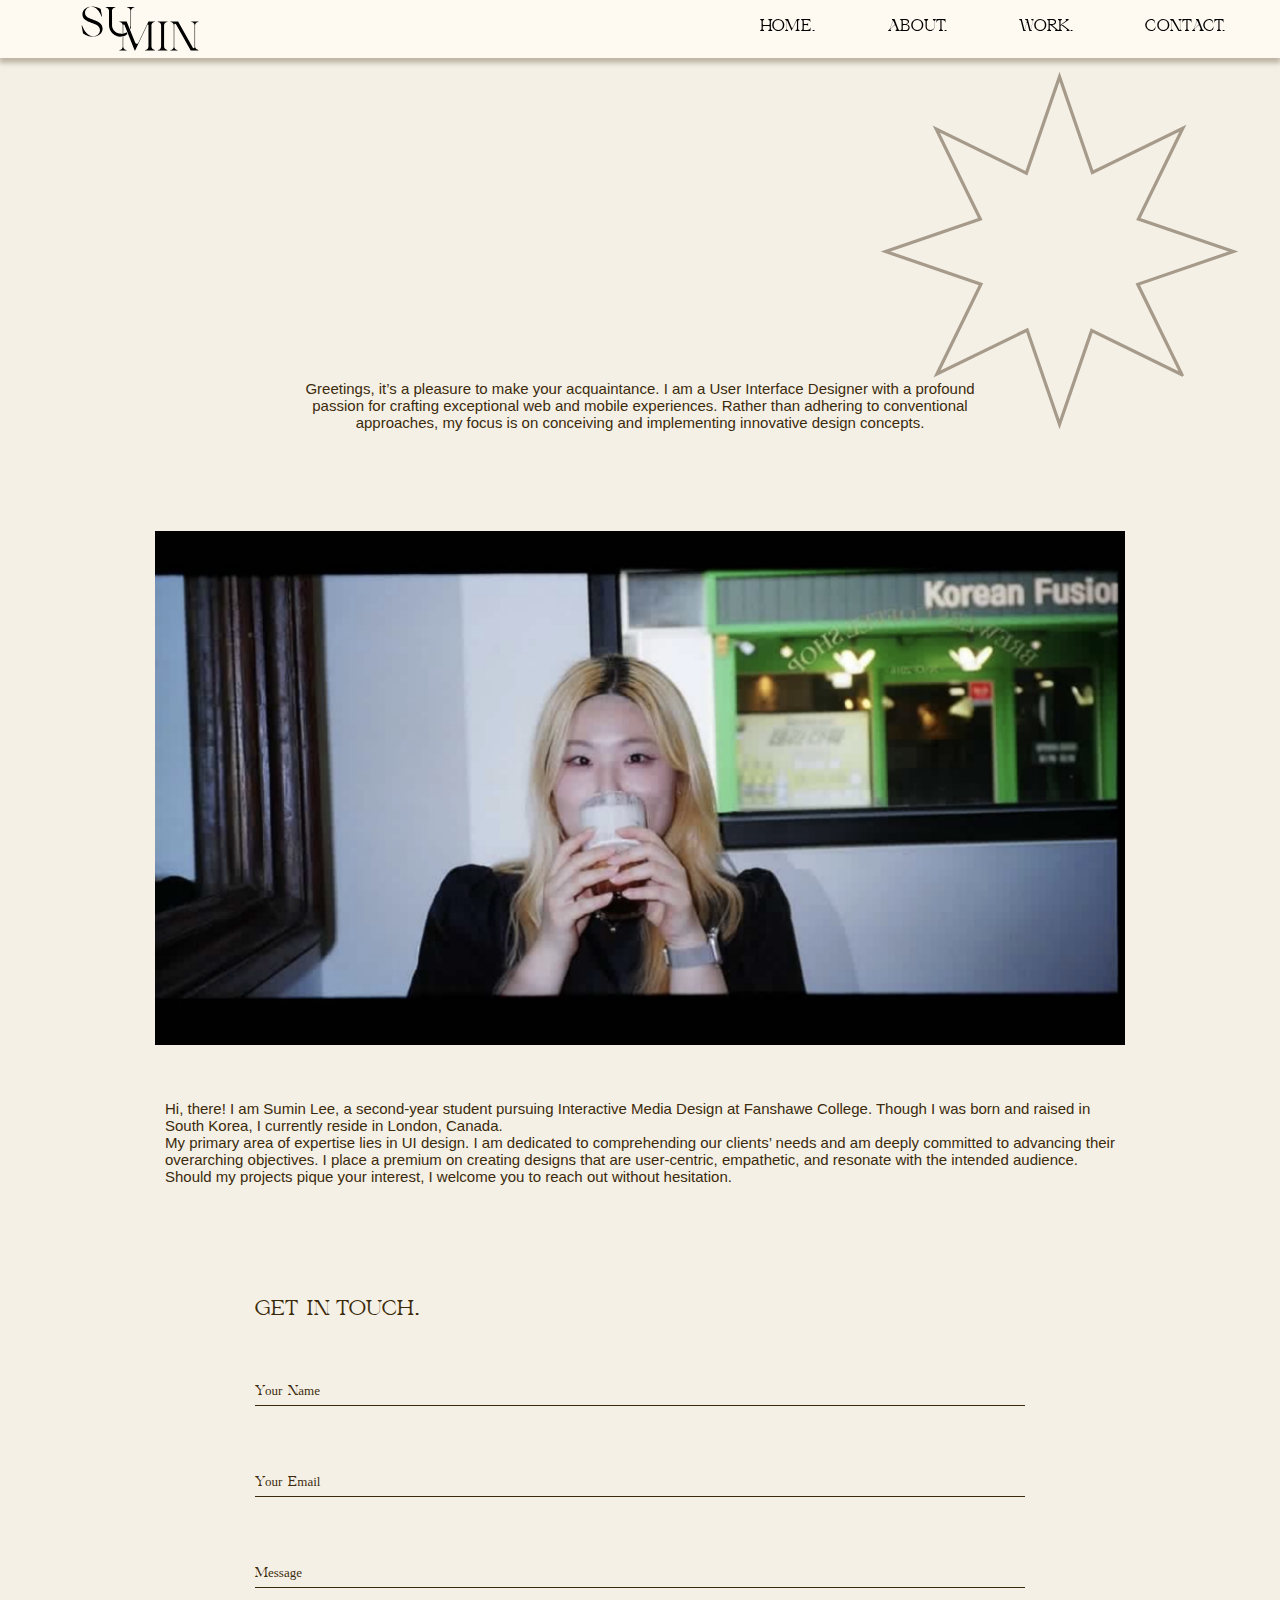
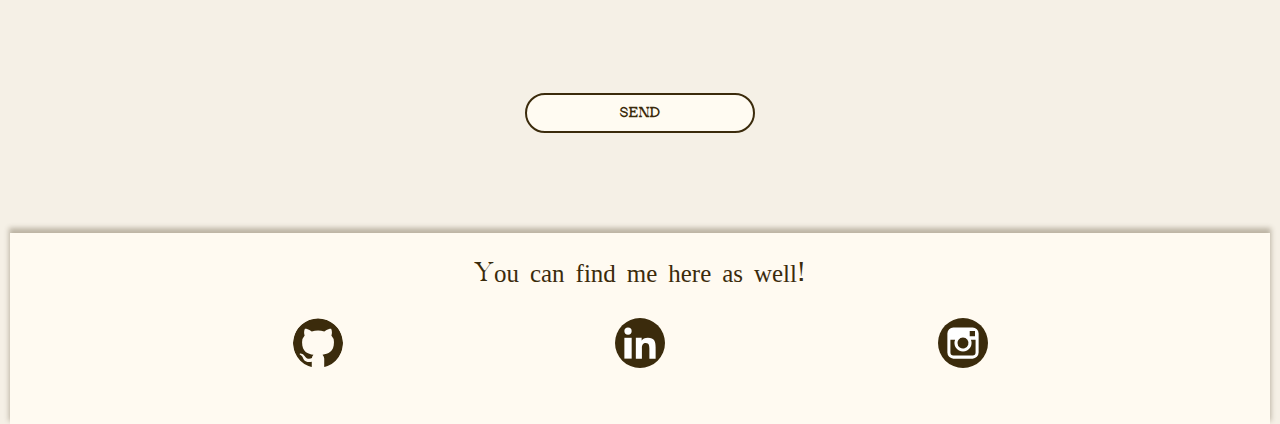
==== commit 770c6759: "build case study page" ====
--- a/aboutPage.html
+++ b/aboutPage.html
@@ -7,6 +7,9 @@
    <link href="css/reset.css" rel="stylesheet">
    <link href="css/grid.css" rel="stylesheet">
    <link href="css/main.css" rel="stylesheet">
+
+   <script defer type="module" src="js/main.js"></script>
+   <script defer type="module" src="js/scroll.js"></script>
 </head>
 <body>
    <h1 class="hidden">About page</h1>
@@ -108,31 +111,26 @@
       <h3 class="col-span-full">You can find me here as well!</h3>
       <div id="icons" class="col-span-full">
       <div id="icon1" class="icons">
-         <a href="#">
+         <a href="https://github.com/SuminLee-1">
             <img src="images/i-github.svg" class="socialMediaIcon" id="gitHub">
          </a>
       </div>         
       <div id="icon2" class="icons">
-         <a href="#">
+         <a href="https://www.linkedin.com/public-profile/settings">
             <img src="images/i-linkin.svg"  class="socialMediaIcon" id="linkin">
          </a>
       </div>    
       <div id="icon3" class="icons">
-         <a href="#">
+         <a href="vhttps://www.instagram.com/sssu8__m/?next=%2F">
             <img src="images/i-instagram.svg"  class="socialMediaIcon" id="instagram">
          </a>
       </div>  
       </div>
-
 
    </footer>
    </div>
    </div>
 
    <script src="https://cdnjs.cloudflare.com/ajax/libs/gsap/3.12.2/gsap.min.js"></script>
-
-   <script src="js/scroll.js"></script>
-   <script src="js/main.js"></script>
-   <script src="https://cdn.plyr.io/3.7.8/plyr.js"></script>
 </body>
 </html>--- a/css/main.css
+++ b/css/main.css
@@ -1 +1 @@
-@font-face{font-family:"adedisplay";src:url("/fonts/ade-display-webfont.woff2") format("woff2"),url("/fonts/ade-display-webfont.woff") format("woff");font-weight:normal;font-style:normal}@media(min-width: 1200px){html{font-size:120%}}body{background:#f5f0e6;font-family:"adedisplay";color:#3b2b0c;position:relative;scroll-behavior:smooth}.hamburger{z-index:190;justify-self:center;margin-top:auto;margin-bottom:auto}.sticky-nav-con #burger-con.show-menu{height:100vh;width:100vw;background-color:#40331a;position:absolute;z-index:90;top:0;left:0;overflow:hidden;transition:height 1s ease;transition:all .5s ease}.hamburger .line{width:35px;height:3px;background-color:#1e1600;display:block;margin:8px auto;transition:.3s ease-in-out}.hamburger:hover{cursor:pointer}.is-active{transition:all .3s ease-in-out;transition-delay:.6s;transform:rotate(45deg)}.is-active .line:nth-child(2){width:0px}.is-active .line:nth-child(1),.is-active .line:nth-child(3){transition-delay:.3s}.is-active .line:nth-child(1){transform:translateY(11px)}.is-active .line:nth-child(3){transform:translateY(-11px) rotate(90deg)}@media(min-width: 1200px){.hamburger{display:none}}#header-con{position:fixed;top:0;width:100%;background-color:rgba(255,251,242,.9215686275);z-index:150;height:3rem;box-shadow:0px 4px 5px 1px rgba(59,43,12,.3019607843);-webkit-box-shadow:0px 4px 5px 1px rgba(59,43,12,.3019607843);-moz-box-shadow:0px 4px 5px 1px rgba(59,43,12,.3019607843)}#header-con .sticky-nav-con{margin-top:3px;z-index:130}#header-con .sticky-nav-con #top-logo{height:1.5rem;width:3.8125rem;margin:auto}#header-con .sticky-nav-con #burger-con{display:none}#header-con .sticky-nav-con #burger-con.slide-toggle{display:block;height:100vh;width:100vw;background-color:#40331a;position:absolute;z-index:90;top:0;left:0}#header-con .sticky-nav-con #burger-con ul li{width:18rem;transition:all .5s ease;color:#fff;display:flex;padding:.625rem 0 .625rem 0;margin-top:6rem;margin-left:4rem}#header-con .sticky-nav-con #burger-con ul li a{text-decoration:none;color:#fff}#header-con .sticky-nav-con #burger-con ul li:hover{border-bottom:#fff .5px solid;transition:width 1s ease-in-out}@media(min-width: 744px){#header-con .sticky-nav-con #top-logo{height:2.5rem;width:6.1875rem}#header-con .sticky-nav-con #button{height:2.1875rem;width:2.625rem}}@media(min-width: 1200px){#header-con .sticky-nav-con #top-logo{margin-top:auto}#header-con .sticky-nav-con #burger-con.navbar{margin-top:auto;margin-bottom:auto;display:inline-flex;justify-self:flex-end;padding-top:10px}#header-con .sticky-nav-con #burger-con.navbar ul li{display:inline;margin-left:3.1875rem}#header-con .sticky-nav-con #burger-con.navbar ul li:first-child{margin-left:0}#header-con .sticky-nav-con #burger-con.navbar ul li a{text-decoration:none;color:#3b2b0c;font-size:15px}#header-con .sticky-nav-con #burger-con.navbar .navigation .menu a{text-decoration:none;display:inline-block;position:relative;color:#000;overflow:hidden;padding-bottom:5px}#header-con .sticky-nav-con #burger-con.navbar .navigation .menu a::before{content:"";position:absolute;bottom:0;left:0;width:0;height:2px;background-color:#000;transition:width .5s ease}#header-con .sticky-nav-con #burger-con.navbar .navigation .menu a:hover::before{width:100%}}#main-footer{margin-top:100px;padding:30px;justify-self:center;background-color:rgba(255,251,242,.9215686275);box-shadow:0px -4px 5px 1px rgba(59,43,12,.3019607843);-webkit-box-shadow:0px -4px 5px 1px rgba(59,43,12,.3019607843);-moz-box-shadow:0px -4px 5px 1px rgba(59,43,12,.3019607843);text-align:center}#main-footer .socialMediaIcon{padding:20px;margin-top:10px}#main-footer #icons{display:flex;align-items:baseline;justify-content:space-evenly}#main-footer #icons .icons:hover{opacity:70%;transition:all .3s ease}.button{position:relative;display:flex;margin-top:50px;justify-self:center}.button a{width:12rem;height:40px;border-radius:20px;border:2px solid #3b2b0c;cursor:pointer;padding-top:12px;background-color:#fffbf2;text-align:center;font-family:"adedisplay";text-transform:uppercase;font-size:13px;font-weight:600;text-decoration:none;color:#3b2b0c}.button a:hover{transition:all .5s ease-in-out;font-weight:700}.button :hover{box-shadow:inset #3b2b0c 3rem 8rem;transition:all .7s ease-in-out;color:#fffbf2;transform:scale(1.1)}.button .button-line,.button .button-plus{display:none}@media(min-width: 1200px){.button #more-bt{width:15rem;display:flex;justify-content:space-around;align-items:center;padding:0;padding-left:5px}.button #more-bt:hover .button-line{background-color:#fffbf2;transition:all .3s ease}.button #more-bt .button-line{display:flex;height:1px;flex:.3;background-color:#371f0e;opacity:.5}.button #more-bt .button-plus{display:flex}}.contact{margin-top:50px}.contact h2{font-size:20px}.send-box{position:relative;margin-top:50px}.send-box .contact-box input{position:relative;width:100%;padding:10px 0;font-size:13px;font-family:Arial,Helvetica,sans-serif;margin-bottom:30px;outline:none;background:rgba(0,0,0,0);border:none;border-bottom:1px solid #3b2b0c}.send-box .contact-box label{position:relative;left:0;top:-60px;padding:10px 0;font-size:13px;pointer-events:none;transition:.5s;color:#3b2b0c}.send-box .contact-box input:focus~label,.send-box .contact-box input:valid~label{top:-85px;left:0;font-size:10px}.send-box #submit{margin-left:auto}#about-hero{margin-top:70px;padding-top:80px;margin-bottom:100px;background:no-repeat;background-image:url(/images/shape.svg);background-position:right 100%}#about-hero .hi-text h3{margin-left:20px;margin-bottom:20px;font-size:40px;font-weight:500;opacity:0;animation:reveal 2s cubic-bezier(0.5, 0, 0.175, 1) .1s forwards}@keyframes reveal{0%{opacity:0;transform:translateY(50%)}100%{opacity:1;transform:translateY(0)}}#about-hero #aboutMe{margin-left:70px;height:250px;width:450px}#about-hero #about-p{font-family:Arial,Helvetica,sans-serif;font-size:15px;text-align:center;line-height:17px;padding:0 30px;margin-top:20px}#intro{margin-top:50px}#intro .intro-p{font-size:15px;text-align:left;line-height:17px;margin-top:50px;margin-bottom:65px}#intro .intro-p p{font-family:Arial,Helvetica,sans-serif;padding-top:15px;padding:0 10px}@media(min-width: 1200px){body{margin-top:100px}#about-hero .hi-text h3{font-size:60px}#about-hero #about-p{padding-top:50px}}#main-hero{margin-top:7rem}#main-hero #hero-logo{width:20.4375rem;height:13.6875rem;margin-left:auto;margin-right:auto}#main-hero #hero-t-1{margin-top:6.875rem;padding-left:20px;font-size:40px;opacity:0;animation:reveal 2s cubic-bezier(0.5, 0, 0.175, 1) .1s forwards}@keyframes reveal{0%{opacity:0;transform:translateY(50%)}100%{opacity:1;transform:translateY(0)}}#main-hero #hero-t-2{font-size:27px;margin-top:2.5rem;padding-left:3rem;text-align:center;opacity:0;animation:reveal 2s cubic-bezier(0.5, 0, 0.175, 1) 1s forwards}@keyframes reveal{0%{opacity:0;transform:translateY(50%)}100%{opacity:1;transform:translateY(0)}}#main-hero #hero-t-2 h4{padding:5px}#main-hero #hero-t-2 :last-child{text-align:right}@media(min-width: 744px){#main-hero #hero-logo{width:36.4375rem;height:24.4375rem}#main-hero #hero-t-1{padding-left:0;margin-top:60px;font-size:50px}#main-hero #hero-t-2{margin-top:20px;font-size:40px}}@media(min-width: 1200px){#main-hero{margin-top:8rem}#main-hero #hero-logo{display:grid;grid-row:1/3}#main-hero #hero-t-1{justify-self:end;grid-row:1/2;margin-top:0;font-size:70px}#main-hero #hero-t-2{margin-top:-100px;margin-left:0;margin-bottom:50px;grid-row:2/3}#main-hero #hero-t-2:last-child{padding-left:50px}}#looping-t{height:2.5rem;margin-top:4rem;border-top:2px solid #3b2b0c;border-bottom:2px solid #3b2b0c;background-color:#fffbf2;overflow:hidden;display:flex;white-space:nowrap}#looping-t .infinity_inside{display:flex;align-items:center;animation:loop 30s infinite linear;font-size:15px;line-height:15px}#looping-t .infinity_inside #dot{padding:20px 20px;text-align:center}@keyframes loop{100%{transform:translateX(-100%)}}@media(min-width: 744px){#looping-t{height:3.625rem;margin-top:9rem}}@media(min-width: 1200px){#looping-t{height:5rem;margin-top:30px;font-size:30px}}#desc-me{margin-top:4.375rem;text-align:center}#desc-me #dec-title{font-size:20px;line-height:25px;text-transform:uppercase;justify-self:center}#desc-me #desc-p{height:5.625rem;font-family:Arial,Helvetica,sans-serif;margin-top:2.5rem;margin-bottom:2.5rem;padding:10px 10px}#desc-me #my-photo{justify-self:center;margin-right:auto;overflow:hidden;margin-top:50px}#desc-me #my-photo .photo{justify-self:center}@media(min-width: 744px){#desc-me{margin-top:100px;font-size:20px}#desc-me #desc-p p{font-size:16px;line-height:25px}#desc-me .contact-button a{height:50px;width:200px;border-radius:30px;padding-top:20px;margin-top:50px}}@media(min-width: 1200px){#desc-me{font-size:25px;line-height:30px}#desc-me #dec-title{font-size:50px;line-height:60px;text-align:center}#desc-me #contact-bt{padding-top:10px}}#demo-reel{margin-top:5.625rem;margin-bottom:5.625rem;display:flex}#projects{margin-top:5rem;grid-gap:0}#projects #showcase-title{font-size:25px;text-transform:uppercase;margin-bottom:30px}#projects .project{position:relative;overflow:hidden}#projects .project .img-container{position:relative}#projects .project .pj-thumnail{width:100%;height:auto;display:block}#projects .project .pj-thumnail:hover{transform:scale(1.05);overflow:hidden;transition:transform .3s ease-in}#projects .pj-desc{position:absolute;top:20%;left:30%;transform:translate(-50%, -50%);text-align:left;z-index:5}#projects .pj-desc .pj-title{color:#fffbf2;font-size:18px;font-weight:600;text-transform:uppercase}#projects .pj-desc .pj-type{color:#fffbf2;font-size:15px;padding-top:20px;font-family:Arial,Helvetica,sans-serif}#projects .pj-desc .hidden-projs{display:none}@media(min-width: 744px){#projects .pj-desc .pj-title{font-size:25px}}@media(min-width: 1200px){#projects .pj-desc{margin-bottom:50px}}/*# sourceMappingURL=main.css.map */+@font-face{font-family:"adedisplay";src:url("/fonts/ade-display-webfont.woff2") format("woff2"),url("/fonts/ade-display-webfont.woff") format("woff");font-weight:normal;font-style:normal}@media(min-width: 744px){html{font-size:110%}}@media(min-width: 1200px){html{font-size:120%}}body{background:#f5f0e6;font-family:"adedisplay";color:#3b2b0c;position:relative;scroll-behavior:smooth}.hamburger{z-index:190;justify-self:center;margin-top:auto;margin-bottom:auto}.sticky-nav-con #burger-con.show-menu{height:100vh;width:100vw;background-color:#40331a;position:absolute;z-index:90;top:0;left:0;overflow:hidden;transition:height 1s ease;transition:all .5s ease}.hamburger .line{width:35px;height:3px;background-color:#1e1600;display:block;margin:8px auto;transition:.3s ease-in-out}.hamburger:hover{cursor:pointer}.is-active{transition:all .3s ease-in-out;transition-delay:.6s;transform:rotate(45deg)}.is-active .line:nth-child(2){width:0px}.is-active .line:nth-child(1),.is-active .line:nth-child(3){transition-delay:.3s}.is-active .line:nth-child(1){transform:translateY(11px)}.is-active .line:nth-child(3){transform:translateY(-11px) rotate(90deg)}@media(min-width: 1200px){.hamburger{display:none}}#header-con{position:fixed;top:0;width:100%;background-color:rgba(255,251,242,.9215686275);z-index:150;height:3rem;box-shadow:0px 4px 5px 1px rgba(59,43,12,.3019607843);-webkit-box-shadow:0px 4px 5px 1px rgba(59,43,12,.3019607843);-moz-box-shadow:0px 4px 5px 1px rgba(59,43,12,.3019607843)}#header-con .sticky-nav-con{margin-top:3px;z-index:130}#header-con .sticky-nav-con #top-logo{height:1.5rem;width:3.8125rem;margin:auto}#header-con .sticky-nav-con #burger-con{display:none}#header-con .sticky-nav-con #burger-con.slide-toggle{display:block;height:100vh;width:100vw;background-color:#40331a;position:absolute;z-index:90;top:0;left:0}#header-con .sticky-nav-con #burger-con ul li{width:18rem;transition:all .5s ease;color:#fff;display:flex;padding:.625rem 0 .625rem 0;margin-top:6rem;margin-left:4rem}#header-con .sticky-nav-con #burger-con ul li a{text-decoration:none;color:#fff}#header-con .sticky-nav-con #burger-con ul li:hover{border-bottom:#fff .5px solid;transition:width 1s ease-in-out}@media(min-width: 744px){#header-con .sticky-nav-con #top-logo{height:2.5rem;width:6.1875rem}#header-con .sticky-nav-con #button{height:2.1875rem;width:2.625rem}}@media(min-width: 1200px){#header-con .sticky-nav-con #top-logo{margin-top:auto}#header-con .sticky-nav-con #burger-con.navbar{margin-top:auto;margin-bottom:auto;display:inline-flex;justify-self:flex-end;padding-top:10px}#header-con .sticky-nav-con #burger-con.navbar ul li{display:inline;margin-left:3.1875rem}#header-con .sticky-nav-con #burger-con.navbar ul li:first-child{margin-left:0}#header-con .sticky-nav-con #burger-con.navbar ul li a{text-decoration:none;color:#3b2b0c;font-size:15px}#header-con .sticky-nav-con #burger-con.navbar .navigation .menu a{text-decoration:none;display:inline-block;position:relative;color:#000;overflow:hidden;padding-bottom:5px}#header-con .sticky-nav-con #burger-con.navbar .navigation .menu a::before{content:"";position:absolute;bottom:0;left:0;width:0;height:2px;background-color:#000;transition:width .5s ease}#header-con .sticky-nav-con #burger-con.navbar .navigation .menu a:hover::before{width:100%}}#main-footer{margin-top:100px;padding:30px;justify-self:center;background-color:rgba(255,251,242,.9215686275);box-shadow:0px -4px 5px 1px rgba(59,43,12,.3019607843);-webkit-box-shadow:0px -4px 5px 1px rgba(59,43,12,.3019607843);-moz-box-shadow:0px -4px 5px 1px rgba(59,43,12,.3019607843);text-align:center}#main-footer .socialMediaIcon{padding:20px;margin-top:10px}#main-footer #icons{display:flex;align-items:baseline;justify-content:space-evenly}#main-footer #icons .icons:hover{opacity:70%;transition:all .3s ease}.button{position:relative;display:flex;margin-top:50px;justify-self:center}.button a{width:12rem;height:40px;border-radius:20px;border:2px solid #3b2b0c;cursor:pointer;padding-top:12px;background-color:#fffbf2;text-align:center;font-family:"adedisplay";text-transform:uppercase;font-size:13px;font-weight:600;text-decoration:none;color:#3b2b0c}.button a:hover{transition:all .5s ease-in-out;font-weight:700}.button :hover{box-shadow:inset #3b2b0c 3rem 8rem;transition:all .7s ease-in-out;color:#fffbf2;transform:scale(1.1)}.button .button-line,.button .button-plus{display:none}@media(min-width: 1200px){.button #more-bt{width:15rem;display:flex;justify-content:space-around;align-items:center;padding:0;padding-left:5px}.button #more-bt:hover .button-line{background-color:#fffbf2;transition:all .3s ease}.button #more-bt .button-line{display:flex;height:1px;flex:.3;background-color:#371f0e;opacity:.5}.button #more-bt .button-plus{display:flex}}.contact{margin-top:50px}.contact h2{font-size:20px}.send-box{position:relative;margin-top:50px}.send-box .contact-box input{position:relative;width:100%;padding:10px 0;font-size:13px;font-family:Arial,Helvetica,sans-serif;margin-bottom:30px;outline:none;background:rgba(0,0,0,0);border:none;border-bottom:1px solid #3b2b0c}.send-box .contact-box label{position:relative;left:0;top:-60px;padding:10px 0;font-size:13px;pointer-events:none;transition:.5s;color:#3b2b0c}.send-box .contact-box input:focus~label,.send-box .contact-box input:valid~label{top:-85px;left:0;font-size:10px}.send-box #submit{margin-left:auto}#about-hero{margin-top:70px;padding-top:80px;margin-bottom:100px;background:no-repeat;background-image:url(/images/shape.svg);background-position:right 100%}#about-hero .hi-text h3{margin-left:20px;margin-bottom:20px;font-size:40px;font-weight:500;opacity:0;animation:reveal 2s cubic-bezier(0.5, 0, 0.175, 1) .1s forwards}@keyframes reveal{0%{opacity:0;transform:translateY(50%)}100%{opacity:1;transform:translateY(0)}}#about-hero #aboutMe{margin-left:70px;height:250px;width:450px}#about-hero #about-p{font-family:Arial,Helvetica,sans-serif;font-size:15px;text-align:center;line-height:17px;padding:0 30px;margin-top:20px}#intro{margin-top:50px}#intro .intro-p{font-size:15px;text-align:left;line-height:17px;margin-top:50px;margin-bottom:65px}#intro .intro-p p{font-family:Arial,Helvetica,sans-serif;padding-top:15px;padding:0 10px}@media(min-width: 1200px){body{margin-top:100px;font-size:130%}#about-hero .hi-text h3{font-size:60px}#about-hero #about-p{padding-top:50px}}#main-hero{margin-top:7rem}#main-hero #hero-logo{width:20.4375rem;height:13.6875rem;margin-left:auto;margin-right:auto}#main-hero #hero-t-1{margin-top:6.875rem;padding-left:20px;font-size:40px;opacity:0;animation:reveal 2s cubic-bezier(0.5, 0, 0.175, 1) .1s forwards}@keyframes reveal{0%{opacity:0;transform:translateY(50%)}100%{opacity:1;transform:translateY(0)}}#main-hero #hero-t-2{font-size:27px;margin-top:2.5rem;padding-left:3rem;text-align:center;opacity:0;animation:reveal 2s cubic-bezier(0.5, 0, 0.175, 1) .1s forwards}@keyframes reveal{0%{opacity:0;transform:translateY(50%)}100%{opacity:1;transform:translateY(0)}}#main-hero h4{padding:5px}#main-hero h4 :last-child{text-align:right}@media(min-width: 744px){#hero-logo{width:36.4375rem;height:24.4375rem}#hero-t-1{padding-left:0;margin-top:60px;font-size:50px}#hero-t-2{margin-top:20px;font-size:40px}}@media(min-width: 1200px){#hero-logo{display:grid;grid-row:1/3}#hero-t-1{justify-self:end;grid-row:1/2;margin-top:0;font-size:70px}#hero-t-2{margin-top:-100px;margin-left:0;margin-bottom:50px;grid-row:2/3}#hero-t-2:last-child{padding-left:50px}}#looping-t{height:2.5rem;margin-top:4rem;border-top:2px solid #3b2b0c;border-bottom:2px solid #3b2b0c;background-color:#fffbf2;overflow:hidden;display:flex;white-space:nowrap}#looping-t .infinity_inside{display:flex;align-items:center;font-size:15px;line-height:15px}#looping-t .infinity_inside #dot{padding:20px 20px;text-align:center}@media(min-width: 744px){#looping-t{height:3.625rem;margin-top:9rem}}@media(min-width: 1200px){#looping-t{height:5rem;margin-top:30px;font-size:30px}}#desc-me{margin-top:4.375rem;text-align:center}#desc-me #dec-title{font-size:20px;line-height:25px;text-transform:uppercase;justify-self:center}#desc-me #desc-p{height:5.625rem;font-family:Arial,Helvetica,sans-serif;margin-top:2.5rem;margin-bottom:2.5rem;padding:10px 10px}#desc-me #my-photo{justify-self:center;margin-right:auto;overflow:hidden;margin-top:50px}#desc-me #my-photo .photo{justify-self:center}@media(min-width: 744px){#desc-me{margin-top:100px;font-size:20px}#desc-me #desc-p p{font-size:16px;line-height:25px}#desc-me .contact-button a{height:50px;width:200px;border-radius:30px;padding-top:20px;margin-top:50px}}@media(min-width: 1200px){#desc-me{font-size:25px;line-height:30px}#desc-me #dec-title{font-size:50px;line-height:60px;text-align:center}#desc-me #contact-bt{padding-top:10px}}#demo-reel{margin-top:5.625rem;margin-bottom:5.625rem;display:flex}#projects{margin-top:5rem;grid-gap:0}#projects #showcase-title{font-size:25px;text-transform:uppercase;margin-bottom:30px}#projects .project{position:relative;overflow:hidden}#projects .project .img-container{position:relative}#projects .project .pj-thumnail{width:100%;height:auto;display:block}#projects .project .pj-thumnail:hover{transform:scale(1.05);overflow:hidden;transition:transform .3s ease-in}#projects .pj-desc{position:absolute;top:20%;left:30%;transform:translate(-50%, -50%);text-align:left;z-index:5}#projects .pj-desc .pj-title{color:#fffbf2;font-size:18px;font-weight:600;text-transform:uppercase}#projects .pj-desc .pj-type{color:#fffbf2;font-size:15px;padding-top:20px;font-family:Arial,Helvetica,sans-serif}#projects .pj-desc .hidden-projs{display:none}@media(min-width: 744px){#projects .pj-desc .pj-title{font-size:25px}}@media(min-width: 1200px){#projects .pj-desc{margin-bottom:50px}}body{overflow:hidden}.caseStudy{margin-top:3.125rem}.caseStudy .cs-hero{height:48.125rem;background-image:url(/images/poster-1-Billboard.png);background-position:center;background-size:cover;color:#fff;text-align:center}.caseStudy .cs-hero .cs-title{font-size:2.5rem;padding-top:37.5rem}.caseStudy .cs-hero .cs-type{padding-top:1.875rem;padding-bottom:1.875rem}.caseStudy .cs-hero .scroll{color:rgba(59,43,12,.6156862745);font-family:Arial,Helvetica,sans-serif;opacity:0;animation:reveal 2s cubic-bezier(0.5, 0, 0.175, 1) .1s forwards}@keyframes reveal{0%{opacity:0;transform:translateY(50%)}100%{opacity:1;transform:translateY(0)}}.caseStudy .cs-intro{height:26.25rem;background-image:url(/images/bg-circle.svg);background:no-repeat;overflow:hidden;padding-top:6.25rem;padding-bottom:0}.caseStudy .cs-intro .intro-title{font-size:1.375rem;padding-top:2.5rem}.caseStudy .cs-intro .cs-info{font-size:.75rem;text-align:right;font-family:Arial,Helvetica,sans-serif}.caseStudy .cs-intro .cs-info .info{padding-top:.375rem}.caseStudy .cs-intro .intro-p{font-size:.8125rem;text-align:center;font-family:Arial,Helvetica,sans-serif;padding:0 .625rem}.caseStudy .cs-intro .hr-line{background-color:rgba(59,43,12,.6156862745);height:.0625rem;margin-top:-1.875rem}.caseStudy .cs-desc{font-family:Arial,Helvetica,sans-serif;margin-bottom:3.125rem}.caseStudy .cs-desc article{margin-top:3.125rem}.caseStudy .cs-desc article .cs-desc-title{font-size:.875rem;font-weight:600}.caseStudy .cs-desc article .cs-desc-p{font-size:.75rem;font-weight:400;line-height:.875rem;padding:1.25rem 0}.caseStudy .cs-desc article .cs-desc-img{padding:auto;justify-self:center}.caseStudy .cs-display-img{padding-bottom:3.125rem}.slider-mockups{height:13.4375rem;margin-top:4.375rem;display:inline-flex;justify-content:center}.slider-mockups img{padding:0 .625rem}@media(min-width: 744px){.slider-mockups{height:22.8125rem}}@media(min-width: 1200px){body{margin-top:0}.display{max-width:1280px;margin-left:auto;margin-right:auto}.slider-mockups{height:45rem}}/*# sourceMappingURL=main.css.map */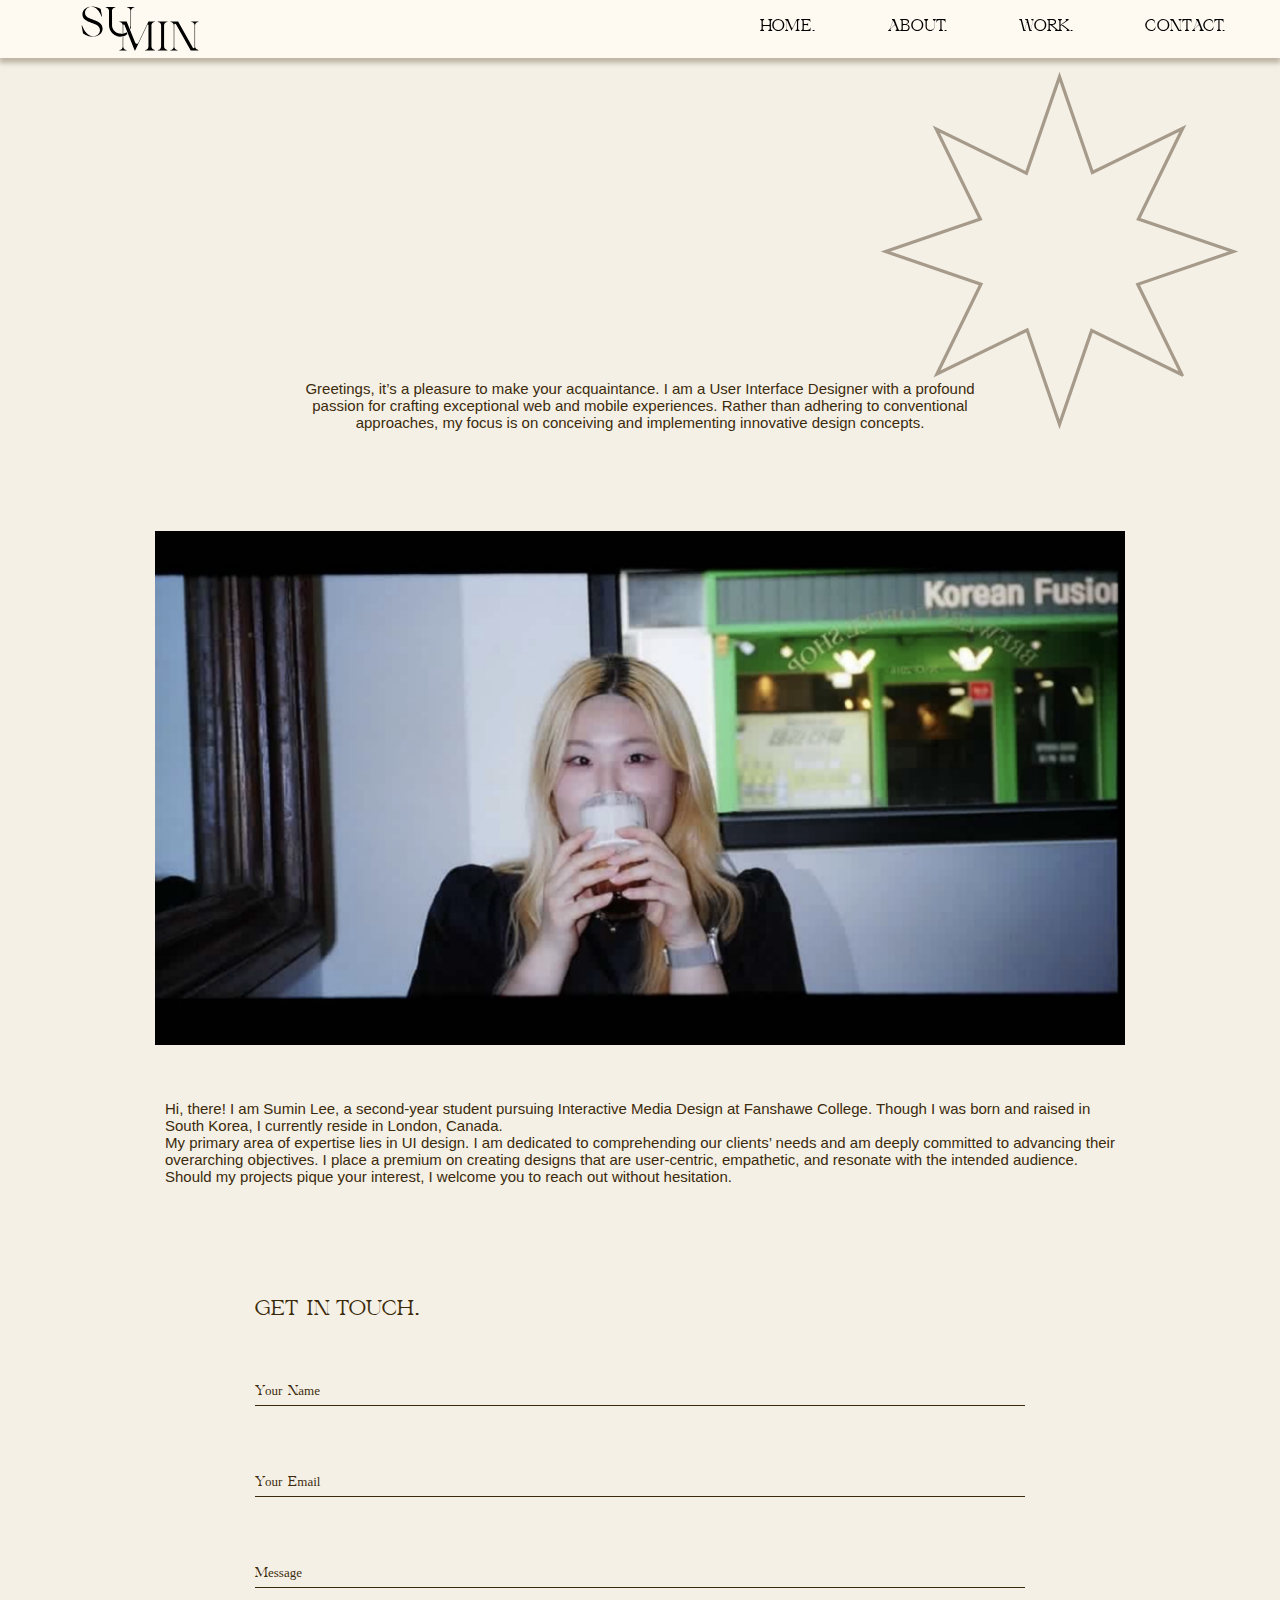
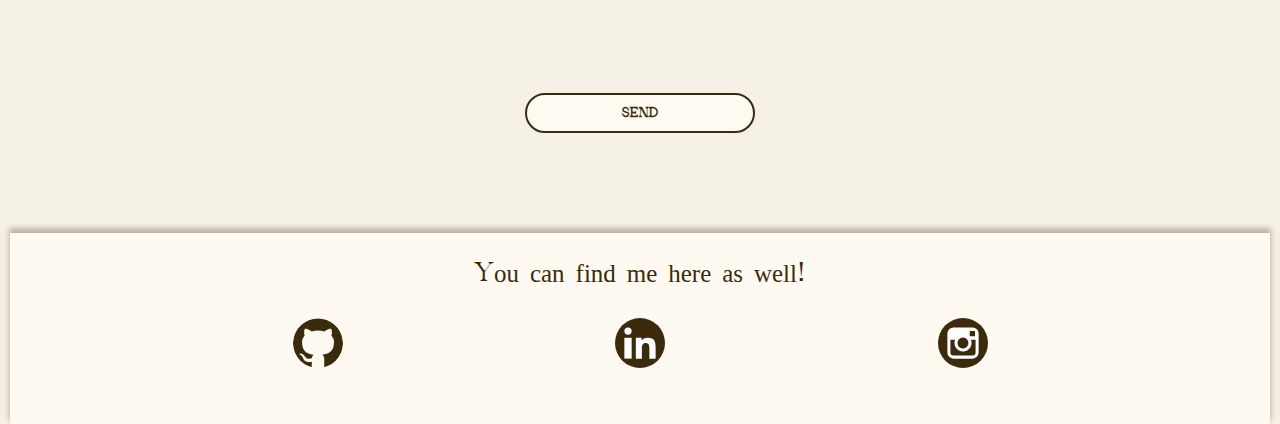
==== commit 3f8c524d: "setting up modules" ====
--- a/aboutPage.html
+++ b/aboutPage.html
@@ -9,9 +9,8 @@
    <link href="css/main.css" rel="stylesheet">
 
    <script defer type="module" src="js/main.js"></script>
-   <script defer type="module" src="js/scroll.js"></script>
 </head>
-<body>
+<body data-page="about">
    <h1 class="hidden">About page</h1>
    <div id="smooth-wrapper">
       <div id="smooth-content">
--- a/css/main.css
+++ b/css/main.css
@@ -1 +1 @@
-@font-face{font-family:"adedisplay";src:url("/fonts/ade-display-webfont.woff2") format("woff2"),url("/fonts/ade-display-webfont.woff") format("woff");font-weight:normal;font-style:normal}@media(min-width: 744px){html{font-size:110%}}@media(min-width: 1200px){html{font-size:120%}}body{background:#f5f0e6;font-family:"adedisplay";color:#3b2b0c;position:relative;scroll-behavior:smooth}.hamburger{z-index:190;justify-self:center;margin-top:auto;margin-bottom:auto}.sticky-nav-con #burger-con.show-menu{height:100vh;width:100vw;background-color:#40331a;position:absolute;z-index:90;top:0;left:0;overflow:hidden;transition:height 1s ease;transition:all .5s ease}.hamburger .line{width:35px;height:3px;background-color:#1e1600;display:block;margin:8px auto;transition:.3s ease-in-out}.hamburger:hover{cursor:pointer}.is-active{transition:all .3s ease-in-out;transition-delay:.6s;transform:rotate(45deg)}.is-active .line:nth-child(2){width:0px}.is-active .line:nth-child(1),.is-active .line:nth-child(3){transition-delay:.3s}.is-active .line:nth-child(1){transform:translateY(11px)}.is-active .line:nth-child(3){transform:translateY(-11px) rotate(90deg)}@media(min-width: 1200px){.hamburger{display:none}}#header-con{position:fixed;top:0;width:100%;background-color:rgba(255,251,242,.9215686275);z-index:150;height:3rem;box-shadow:0px 4px 5px 1px rgba(59,43,12,.3019607843);-webkit-box-shadow:0px 4px 5px 1px rgba(59,43,12,.3019607843);-moz-box-shadow:0px 4px 5px 1px rgba(59,43,12,.3019607843)}#header-con .sticky-nav-con{margin-top:3px;z-index:130}#header-con .sticky-nav-con #top-logo{height:1.5rem;width:3.8125rem;margin:auto}#header-con .sticky-nav-con #burger-con{display:none}#header-con .sticky-nav-con #burger-con.slide-toggle{display:block;height:100vh;width:100vw;background-color:#40331a;position:absolute;z-index:90;top:0;left:0}#header-con .sticky-nav-con #burger-con ul li{width:18rem;transition:all .5s ease;color:#fff;display:flex;padding:.625rem 0 .625rem 0;margin-top:6rem;margin-left:4rem}#header-con .sticky-nav-con #burger-con ul li a{text-decoration:none;color:#fff}#header-con .sticky-nav-con #burger-con ul li:hover{border-bottom:#fff .5px solid;transition:width 1s ease-in-out}@media(min-width: 744px){#header-con .sticky-nav-con #top-logo{height:2.5rem;width:6.1875rem}#header-con .sticky-nav-con #button{height:2.1875rem;width:2.625rem}}@media(min-width: 1200px){#header-con .sticky-nav-con #top-logo{margin-top:auto}#header-con .sticky-nav-con #burger-con.navbar{margin-top:auto;margin-bottom:auto;display:inline-flex;justify-self:flex-end;padding-top:10px}#header-con .sticky-nav-con #burger-con.navbar ul li{display:inline;margin-left:3.1875rem}#header-con .sticky-nav-con #burger-con.navbar ul li:first-child{margin-left:0}#header-con .sticky-nav-con #burger-con.navbar ul li a{text-decoration:none;color:#3b2b0c;font-size:15px}#header-con .sticky-nav-con #burger-con.navbar .navigation .menu a{text-decoration:none;display:inline-block;position:relative;color:#000;overflow:hidden;padding-bottom:5px}#header-con .sticky-nav-con #burger-con.navbar .navigation .menu a::before{content:"";position:absolute;bottom:0;left:0;width:0;height:2px;background-color:#000;transition:width .5s ease}#header-con .sticky-nav-con #burger-con.navbar .navigation .menu a:hover::before{width:100%}}#main-footer{margin-top:100px;padding:30px;justify-self:center;background-color:rgba(255,251,242,.9215686275);box-shadow:0px -4px 5px 1px rgba(59,43,12,.3019607843);-webkit-box-shadow:0px -4px 5px 1px rgba(59,43,12,.3019607843);-moz-box-shadow:0px -4px 5px 1px rgba(59,43,12,.3019607843);text-align:center}#main-footer .socialMediaIcon{padding:20px;margin-top:10px}#main-footer #icons{display:flex;align-items:baseline;justify-content:space-evenly}#main-footer #icons .icons:hover{opacity:70%;transition:all .3s ease}.button{position:relative;display:flex;margin-top:50px;justify-self:center}.button a{width:12rem;height:40px;border-radius:20px;border:2px solid #3b2b0c;cursor:pointer;padding-top:12px;background-color:#fffbf2;text-align:center;font-family:"adedisplay";text-transform:uppercase;font-size:13px;font-weight:600;text-decoration:none;color:#3b2b0c}.button a:hover{transition:all .5s ease-in-out;font-weight:700}.button :hover{box-shadow:inset #3b2b0c 3rem 8rem;transition:all .7s ease-in-out;color:#fffbf2;transform:scale(1.1)}.button .button-line,.button .button-plus{display:none}@media(min-width: 1200px){.button #more-bt{width:15rem;display:flex;justify-content:space-around;align-items:center;padding:0;padding-left:5px}.button #more-bt:hover .button-line{background-color:#fffbf2;transition:all .3s ease}.button #more-bt .button-line{display:flex;height:1px;flex:.3;background-color:#371f0e;opacity:.5}.button #more-bt .button-plus{display:flex}}.contact{margin-top:50px}.contact h2{font-size:20px}.send-box{position:relative;margin-top:50px}.send-box .contact-box input{position:relative;width:100%;padding:10px 0;font-size:13px;font-family:Arial,Helvetica,sans-serif;margin-bottom:30px;outline:none;background:rgba(0,0,0,0);border:none;border-bottom:1px solid #3b2b0c}.send-box .contact-box label{position:relative;left:0;top:-60px;padding:10px 0;font-size:13px;pointer-events:none;transition:.5s;color:#3b2b0c}.send-box .contact-box input:focus~label,.send-box .contact-box input:valid~label{top:-85px;left:0;font-size:10px}.send-box #submit{margin-left:auto}#about-hero{margin-top:70px;padding-top:80px;margin-bottom:100px;background:no-repeat;background-image:url(/images/shape.svg);background-position:right 100%}#about-hero .hi-text h3{margin-left:20px;margin-bottom:20px;font-size:40px;font-weight:500;opacity:0;animation:reveal 2s cubic-bezier(0.5, 0, 0.175, 1) .1s forwards}@keyframes reveal{0%{opacity:0;transform:translateY(50%)}100%{opacity:1;transform:translateY(0)}}#about-hero #aboutMe{margin-left:70px;height:250px;width:450px}#about-hero #about-p{font-family:Arial,Helvetica,sans-serif;font-size:15px;text-align:center;line-height:17px;padding:0 30px;margin-top:20px}#intro{margin-top:50px}#intro .intro-p{font-size:15px;text-align:left;line-height:17px;margin-top:50px;margin-bottom:65px}#intro .intro-p p{font-family:Arial,Helvetica,sans-serif;padding-top:15px;padding:0 10px}@media(min-width: 1200px){body{margin-top:100px;font-size:130%}#about-hero .hi-text h3{font-size:60px}#about-hero #about-p{padding-top:50px}}#main-hero{margin-top:7rem}#main-hero #hero-logo{width:20.4375rem;height:13.6875rem;margin-left:auto;margin-right:auto}#main-hero #hero-t-1{margin-top:6.875rem;padding-left:20px;font-size:40px;opacity:0;animation:reveal 2s cubic-bezier(0.5, 0, 0.175, 1) .1s forwards}@keyframes reveal{0%{opacity:0;transform:translateY(50%)}100%{opacity:1;transform:translateY(0)}}#main-hero #hero-t-2{font-size:27px;margin-top:2.5rem;padding-left:3rem;text-align:center;opacity:0;animation:reveal 2s cubic-bezier(0.5, 0, 0.175, 1) .1s forwards}@keyframes reveal{0%{opacity:0;transform:translateY(50%)}100%{opacity:1;transform:translateY(0)}}#main-hero h4{padding:5px}#main-hero h4 :last-child{text-align:right}@media(min-width: 744px){#hero-logo{width:36.4375rem;height:24.4375rem}#hero-t-1{padding-left:0;margin-top:60px;font-size:50px}#hero-t-2{margin-top:20px;font-size:40px}}@media(min-width: 1200px){#hero-logo{display:grid;grid-row:1/3}#hero-t-1{justify-self:end;grid-row:1/2;margin-top:0;font-size:70px}#hero-t-2{margin-top:-100px;margin-left:0;margin-bottom:50px;grid-row:2/3}#hero-t-2:last-child{padding-left:50px}}#looping-t{height:2.5rem;margin-top:4rem;border-top:2px solid #3b2b0c;border-bottom:2px solid #3b2b0c;background-color:#fffbf2;overflow:hidden;display:flex;white-space:nowrap}#looping-t .infinity_inside{display:flex;align-items:center;font-size:15px;line-height:15px}#looping-t .infinity_inside #dot{padding:20px 20px;text-align:center}@media(min-width: 744px){#looping-t{height:3.625rem;margin-top:9rem}}@media(min-width: 1200px){#looping-t{height:5rem;margin-top:30px;font-size:30px}}#desc-me{margin-top:4.375rem;text-align:center}#desc-me #dec-title{font-size:20px;line-height:25px;text-transform:uppercase;justify-self:center}#desc-me #desc-p{height:5.625rem;font-family:Arial,Helvetica,sans-serif;margin-top:2.5rem;margin-bottom:2.5rem;padding:10px 10px}#desc-me #my-photo{justify-self:center;margin-right:auto;overflow:hidden;margin-top:50px}#desc-me #my-photo .photo{justify-self:center}@media(min-width: 744px){#desc-me{margin-top:100px;font-size:20px}#desc-me #desc-p p{font-size:16px;line-height:25px}#desc-me .contact-button a{height:50px;width:200px;border-radius:30px;padding-top:20px;margin-top:50px}}@media(min-width: 1200px){#desc-me{font-size:25px;line-height:30px}#desc-me #dec-title{font-size:50px;line-height:60px;text-align:center}#desc-me #contact-bt{padding-top:10px}}#demo-reel{margin-top:5.625rem;margin-bottom:5.625rem;display:flex}#projects{margin-top:5rem;grid-gap:0}#projects #showcase-title{font-size:25px;text-transform:uppercase;margin-bottom:30px}#projects .project{position:relative;overflow:hidden}#projects .project .img-container{position:relative}#projects .project .pj-thumnail{width:100%;height:auto;display:block}#projects .project .pj-thumnail:hover{transform:scale(1.05);overflow:hidden;transition:transform .3s ease-in}#projects .pj-desc{position:absolute;top:20%;left:30%;transform:translate(-50%, -50%);text-align:left;z-index:5}#projects .pj-desc .pj-title{color:#fffbf2;font-size:18px;font-weight:600;text-transform:uppercase}#projects .pj-desc .pj-type{color:#fffbf2;font-size:15px;padding-top:20px;font-family:Arial,Helvetica,sans-serif}#projects .pj-desc .hidden-projs{display:none}@media(min-width: 744px){#projects .pj-desc .pj-title{font-size:25px}}@media(min-width: 1200px){#projects .pj-desc{margin-bottom:50px}}body{overflow:hidden}.caseStudy{margin-top:3.125rem}.caseStudy .cs-hero{height:48.125rem;background-image:url(/images/poster-1-Billboard.png);background-position:center;background-size:cover;color:#fff;text-align:center}.caseStudy .cs-hero .cs-title{font-size:2.5rem;padding-top:37.5rem}.caseStudy .cs-hero .cs-type{padding-top:1.875rem;padding-bottom:1.875rem}.caseStudy .cs-hero .scroll{color:rgba(59,43,12,.6156862745);font-family:Arial,Helvetica,sans-serif;opacity:0;animation:reveal 2s cubic-bezier(0.5, 0, 0.175, 1) .1s forwards}@keyframes reveal{0%{opacity:0;transform:translateY(50%)}100%{opacity:1;transform:translateY(0)}}.caseStudy .cs-intro{height:26.25rem;background-image:url(/images/bg-circle.svg);background:no-repeat;overflow:hidden;padding-top:6.25rem;padding-bottom:0}.caseStudy .cs-intro .intro-title{font-size:1.375rem;padding-top:2.5rem}.caseStudy .cs-intro .cs-info{font-size:.75rem;text-align:right;font-family:Arial,Helvetica,sans-serif}.caseStudy .cs-intro .cs-info .info{padding-top:.375rem}.caseStudy .cs-intro .intro-p{font-size:.8125rem;text-align:center;font-family:Arial,Helvetica,sans-serif;padding:0 .625rem}.caseStudy .cs-intro .hr-line{background-color:rgba(59,43,12,.6156862745);height:.0625rem;margin-top:-1.875rem}.caseStudy .cs-desc{font-family:Arial,Helvetica,sans-serif;margin-bottom:3.125rem}.caseStudy .cs-desc article{margin-top:3.125rem}.caseStudy .cs-desc article .cs-desc-title{font-size:.875rem;font-weight:600}.caseStudy .cs-desc article .cs-desc-p{font-size:.75rem;font-weight:400;line-height:.875rem;padding:1.25rem 0}.caseStudy .cs-desc article .cs-desc-img{padding:auto;justify-self:center}.caseStudy .cs-display-img{padding-bottom:3.125rem}.slider-mockups{height:13.4375rem;margin-top:4.375rem;display:inline-flex;justify-content:center}.slider-mockups img{padding:0 .625rem}@media(min-width: 744px){.slider-mockups{height:22.8125rem}}@media(min-width: 1200px){body{margin-top:0}.display{max-width:1280px;margin-left:auto;margin-right:auto}.slider-mockups{height:45rem}}/*# sourceMappingURL=main.css.map */+@font-face{font-family:"adedisplay";src:url("/fonts/ade-display-webfont.woff2") format("woff2"),url("/fonts/ade-display-webfont.woff") format("woff");font-weight:normal;font-style:normal}body{font-family:"adedisplay","arial"}@media(min-width: 744px){html{font-size:110%}}@media(min-width: 1200px){html{font-size:120%}}body{background:#f5f0e6;font-family:"adedisplay";color:#3b2b0c;position:relative;scroll-behavior:smooth}.hamburger{z-index:190;justify-self:center;margin-top:auto;margin-bottom:auto}.sticky-nav-con #burger-con.show-menu{height:100vh;width:100vw;background-color:#40331a;position:absolute;z-index:90;top:0;left:0;overflow:hidden;transition:height 1s ease;-webkit-transition:all .5s ease;transition:all .5s ease}.hamburger .line{width:35px;height:3px;background-color:#1e1600;display:block;margin:8px auto;-webkit-transition:all .3s ease-in-out;-o-transition:all .3s ease-in-out;transition:.3s ease-in-out}.hamburger:hover{cursor:pointer}.is-active{-webkit-transition:all .3s ease-in-out;-o-transition:all .3s ease-in-out;transition:all .3s ease-in-out;-webkit-transition-delay:.6s;-o-transition-delay:.6s;transition-delay:.6s;-webkit-transform:rotate(45deg);-ms-transform:rotate(45deg);-o-transform:rotate(45deg);transform:rotate(45deg)}.is-active .line:nth-child(2){width:0px}.is-active .line:nth-child(1),.is-active .line:nth-child(3){-webkit-transition-delay:.3s;-o-transition-delay:.3s;transition-delay:.3s}.is-active .line:nth-child(1){-webkit-transform:translateY(11px);-ms-transform:translateY(11px);-o-transform:translateY(11px);transform:translateY(11px)}.is-active .line:nth-child(3){-webkit-transform:translateY(-11px) rotate(90deg);-ms-transform:translateY(-11px) rotate(90deg);-o-transform:translateY(-11px) rotate(90deg);transform:translateY(-11px) rotate(90deg)}@media(min-width: 1200px){.hamburger{display:none}}#header-con{position:fixed;top:0;width:100%;background-color:rgba(255,251,242,.9215686275);z-index:150;height:3rem;box-shadow:0px 4px 5px 1px rgba(59,43,12,.3019607843);-webkit-box-shadow:0px 4px 5px 1px rgba(59,43,12,.3019607843);-moz-box-shadow:0px 4px 5px 1px rgba(59,43,12,.3019607843)}#header-con .sticky-nav-con{margin-top:3px;z-index:130}#header-con .sticky-nav-con #top-logo{height:1.5rem;width:3.8125rem;margin:auto}#header-con .sticky-nav-con #burger-con{display:none}#header-con .sticky-nav-con #burger-con.slide-toggle{display:block;height:100vh;width:100vw;background-color:#40331a;position:absolute;z-index:90;top:0;left:0}#header-con .sticky-nav-con #burger-con ul li{width:18rem;transition:all .5s ease;color:#fff;display:flex;padding:.625rem 0 .625rem 0;margin-top:6rem;margin-left:4rem}#header-con .sticky-nav-con #burger-con ul li a{text-decoration:none;color:#fff}#header-con .sticky-nav-con #burger-con ul li:hover{border-bottom:#fff .5px solid;transition:width 1s ease-in-out}@media(min-width: 744px){#header-con .sticky-nav-con #top-logo{height:2.5rem;width:6.1875rem}#header-con .sticky-nav-con #button{height:2.1875rem;width:2.625rem}}@media(min-width: 1200px){#header-con .sticky-nav-con #top-logo{margin-top:auto}#header-con .sticky-nav-con #burger-con.navbar{margin-top:auto;margin-bottom:auto;display:inline-flex;justify-self:flex-end;padding-top:10px}#header-con .sticky-nav-con #burger-con.navbar ul li{display:inline;margin-left:3.1875rem}#header-con .sticky-nav-con #burger-con.navbar ul li:first-child{margin-left:0}#header-con .sticky-nav-con #burger-con.navbar ul li a{text-decoration:none;color:#3b2b0c;font-size:15px}#header-con .sticky-nav-con #burger-con.navbar .navigation .menu a{text-decoration:none;display:inline-block;position:relative;color:#000;overflow:hidden;padding-bottom:5px}#header-con .sticky-nav-con #burger-con.navbar .navigation .menu a::before{content:"";position:absolute;bottom:0;left:0;width:0;height:2px;background-color:#000;transition:width .5s ease}#header-con .sticky-nav-con #burger-con.navbar .navigation .menu a:hover::before{width:100%}}#main-footer{margin-top:100px;padding:30px;justify-self:center;background-color:rgba(255,251,242,.9215686275);box-shadow:0px -4px 5px 1px rgba(59,43,12,.3019607843);-webkit-box-shadow:0px -4px 5px 1px rgba(59,43,12,.3019607843);-moz-box-shadow:0px -4px 5px 1px rgba(59,43,12,.3019607843);text-align:center}#main-footer .socialMediaIcon{padding:20px;margin-top:10px}#main-footer #icons{display:flex;align-items:baseline;justify-content:space-evenly}#main-footer #icons .icons:hover{opacity:70%;transition:all .3s ease}.button{position:relative;display:flex;margin-top:50px;justify-self:center}.button a{width:12rem;height:40px;border-radius:20px;border:2px solid #3b2b0c;cursor:pointer;padding-top:12px;background-color:#fffbf2;text-align:center;font-family:"adedisplay";text-transform:uppercase;font-size:13px;font-weight:600;text-decoration:none;color:#3b2b0c}.button a:hover{transition:all .5s ease-in-out;font-weight:700}.button :hover{box-shadow:inset #3b2b0c 3rem 8rem;transition:all .7s ease-in-out;color:#fffbf2;transform:scale(1.1)}.button .button-line,.button .button-plus{display:none}@media(min-width: 1200px){.button #more-bt{width:15rem;display:flex;justify-content:space-around;align-items:center;padding:0;padding-left:5px}.button #more-bt:hover .button-line{background-color:#fffbf2;transition:all .3s ease}.button #more-bt .button-line{display:flex;height:1px;flex:.3;background-color:#371f0e;opacity:.5}.button #more-bt .button-plus{display:flex}}.contact{margin-top:50px}.contact h2{font-size:20px}.send-box{position:relative;margin-top:50px}.send-box .contact-box input{position:relative;width:100%;padding:10px 0;font-size:13px;font-family:Arial,Helvetica,sans-serif;margin-bottom:30px;outline:none;background:rgba(0,0,0,0);border:none;border-bottom:1px solid #3b2b0c}.send-box .contact-box label{position:relative;left:0;top:-60px;padding:10px 0;font-size:13px;pointer-events:none;transition:.5s;color:#3b2b0c}.send-box .contact-box input:focus~label,.send-box .contact-box input:valid~label{top:-85px;left:0;font-size:10px}.send-box #feedback{margin-top:30px}.send-box #submit{margin-left:auto;width:12rem;height:40px;border-radius:20px;border:2px solid #3b2b0c;cursor:pointer;background-color:#fffbf2;text-align:center;font-family:"adedisplay";text-transform:uppercase;font-size:12px;font-weight:600;text-decoration:none;color:#3b2b0c}.send-box #submit:hover{transition:all .5s ease-in-out;font-weight:700;color:#fffbf2}#about-hero{margin-top:70px;padding-top:80px;margin-bottom:100px;background:no-repeat;background-image:url(/images/shape.svg);background-position:right 100%}#about-hero .hi-text h3{margin-left:20px;margin-bottom:20px;font-size:40px;font-weight:500;opacity:0;animation:reveal 2s cubic-bezier(0.5, 0, 0.175, 1) .1s forwards}@keyframes reveal{0%{opacity:0;transform:translateY(50%)}100%{opacity:1;transform:translateY(0)}}#about-hero #aboutMe{margin-left:70px;height:250px;width:450px}#about-hero #about-p{font-family:Arial,Helvetica,sans-serif;font-size:15px;text-align:center;line-height:17px;padding:0 30px;margin-top:20px}#intro{margin-top:50px}#intro .intro-p{font-size:15px;text-align:left;line-height:17px;margin-top:50px;margin-bottom:65px}#intro .intro-p p{font-family:Arial,Helvetica,sans-serif;padding-top:15px;padding:0 10px}@media(min-width: 1200px){body{margin-top:100px;font-size:130%}#about-hero .hi-text h3{font-size:60px}#about-hero #about-p{padding-top:50px}}#main-hero{margin-top:7rem}#main-hero #hero-logo{width:20.4375rem;height:13.6875rem;margin-left:auto;margin-right:auto}#main-hero #hero-t-1{margin-top:6.875rem;padding-left:20px;font-size:40px;opacity:0;animation:reveal 2s cubic-bezier(0.5, 0, 0.175, 1) .1s forwards}@keyframes reveal{0%{opacity:0;transform:translateY(50%)}100%{opacity:1;transform:translateY(0)}}#main-hero #hero-t-2{font-size:27px;margin-top:2.5rem;padding-left:3rem;text-align:center;opacity:0;animation:reveal 2s cubic-bezier(0.5, 0, 0.175, 1) .1s forwards}@keyframes reveal{0%{opacity:0;transform:translateY(50%)}100%{opacity:1;transform:translateY(0)}}#main-hero h4{padding:5px}#main-hero h4 :last-child{text-align:right}@media(min-width: 744px){#hero-logo{width:36.4375rem;height:24.4375rem}#hero-t-1{padding-left:0;margin-top:60px;font-size:50px}#hero-t-2{margin-top:20px;font-size:40px}}@media(min-width: 1200px){#hero-logo{grid-row:1/3}#hero-t-1{margin-top:10px}#hero-t-1 h3{justify-self:end;grid-row:1/2;font-size:60px}#hero-t-2{margin-top:0px;margin-left:0;margin-bottom:50px;grid-row:2/3}#hero-t-2:last-child{padding-left:50px}}#looping-t{height:2.5rem;margin-top:4rem;border-top:2px solid #3b2b0c;border-bottom:2px solid #3b2b0c;background-color:#fffbf2;overflow:hidden;display:flex;white-space:nowrap}#looping-t .infinity_inside{display:flex;align-items:center;font-size:15px;line-height:15px}#looping-t .infinity_inside #dot{padding:20px 20px;text-align:center}@media(min-width: 744px){#looping-t{height:3.625rem;margin-top:9rem}}@media(min-width: 1200px){#looping-t{height:5rem;margin-top:30px;font-size:30px}}#desc-me{margin-top:4.375rem;text-align:center}#desc-me #dec-title{font-size:20px;line-height:25px;text-transform:uppercase;justify-self:center}#desc-me #desc-p{height:5.625rem;font-family:Arial,Helvetica,sans-serif;margin-top:2.5rem;margin-bottom:2.5rem;padding:10px 10px}#desc-me #my-photo{justify-self:center;margin-right:auto;overflow:hidden;margin-top:50px}#desc-me #my-photo .photo{justify-self:center}@media(min-width: 744px){#desc-me{margin-top:100px;font-size:20px}#desc-me #desc-p p{font-size:16px;line-height:25px}#desc-me .contact-button a{height:50px;width:200px;border-radius:30px;padding-top:20px;margin-top:50px}}@media(min-width: 1200px){#desc-me{font-size:25px;line-height:30px}#desc-me #dec-title{font-size:50px;line-height:60px;text-align:center}#desc-me #contact-bt{padding-top:10px}}#demo-reel{margin-top:5.625rem;margin-bottom:5.625rem;display:flex}#projects{margin-top:5rem;grid-gap:0}#projects #showcase-title{font-size:25px;text-transform:uppercase;margin-bottom:50px}#projects .pj-container{position:relative;overflow:hidden;margin-top:50px}#projects .pj-container .pj-desc{color:#3b2b0c;text-decoration:none;list-style:none;display:block;margin-bottom:50px;text-align:left}#projects .pj-container .pj-desc .pj-hover-line{border-top:1.3px solid rgba(59,43,12,.5411764706);transform-origin:50% 0;position:absolute;top:0%;bottom:auto;left:0%;right:0%;margin-bottom:30px}#projects .pj-container .pj-desc .pj-title{font-size:18px;font-weight:600;text-transform:uppercase;margin-top:30px}#projects .pj-container .pj-desc .pj-type{font-size:18px;padding-top:15px;font-family:Arial,Helvetica,sans-serif}#projects .pj-container .pj-desc .pj-detail{font-size:15px;padding-top:30px;font-family:Arial,Helvetica,sans-serif}#projects .pj-container .pj-desc .hidden-projs{display:none}@media(min-width: 744px){#projects .pj-container .pj-desc .pj-title{font-size:25px}}@media(min-width: 1200px){#projects .pj-container .pj-desc{margin-bottom:50px}}#projects .pj-container .pj-img-container{position:relative;height:450px}#projects .pj-container .pj-thumnail{width:100%;height:auto;display:block}#projects .pj-container .pj-thumnail:hover{transform:scale(1.05);overflow:hidden;transition:transform .3s ease-in}body{overflow:hidden}.caseStudy{margin-top:3.125rem}.caseStudy .cs-hero{height:48.125rem;background-image:url(/images/poster-1-Billboard.png);background-position:center;background-size:cover;color:#fff;text-align:center}.caseStudy .cs-hero .cs-title{font-size:2.5rem;padding-top:37.5rem}.caseStudy .cs-hero .cs-type{padding-top:1.875rem;padding-bottom:1.875rem}.caseStudy .cs-hero .scroll{color:rgba(59,43,12,.6156862745);font-family:Arial,Helvetica,sans-serif;opacity:0;animation:reveal 2s cubic-bezier(0.5, 0, 0.175, 1) .1s forwards}@keyframes reveal{0%{opacity:0;transform:translateY(50%)}100%{opacity:1;transform:translateY(0)}}.caseStudy .cs-intro{height:26.25rem;background-image:url(/images/bg-circle.svg);background:no-repeat;overflow:hidden;padding-top:6.25rem;padding-bottom:0}.caseStudy .cs-intro .intro-title{font-size:1.375rem;padding-top:2.5rem}.caseStudy .cs-intro .cs-info{font-size:.75rem;text-align:right;font-family:Arial,Helvetica,sans-serif}.caseStudy .cs-intro .cs-info .info{padding-top:.375rem}.caseStudy .cs-intro .intro-p{font-size:.8125rem;text-align:center;font-family:Arial,Helvetica,sans-serif;padding:0 .625rem}.caseStudy .cs-intro .hr-line{background-color:rgba(59,43,12,.6156862745);height:.0625rem;margin-top:-1.875rem}.caseStudy .cs-desc{font-family:Arial,Helvetica,sans-serif;margin-bottom:3.125rem}.caseStudy .cs-desc article{margin-top:3.125rem}.caseStudy .cs-desc article .cs-desc-title{font-size:.875rem;font-weight:600}.caseStudy .cs-desc article .cs-desc-p{font-size:.75rem;font-weight:400;line-height:.875rem;padding:1.25rem 0}.caseStudy .cs-desc article .cs-desc-img{padding:auto;justify-self:center;margin-bottom:50px}.caseStudy .cs-display-img{padding-bottom:3.125rem}.slider-mockups{height:13.4375rem;margin-top:4.375rem;display:inline-flex;justify-content:center}.slider-mockups img{padding:0 .625rem}@media(min-width: 744px){.slider-mockups{height:22.8125rem}}@media(min-width: 1200px){body{margin-top:0}.display{max-width:1280px;margin-left:auto;margin-right:auto}.slider-mockups{height:45rem}}/*# sourceMappingURL=main.css.map */